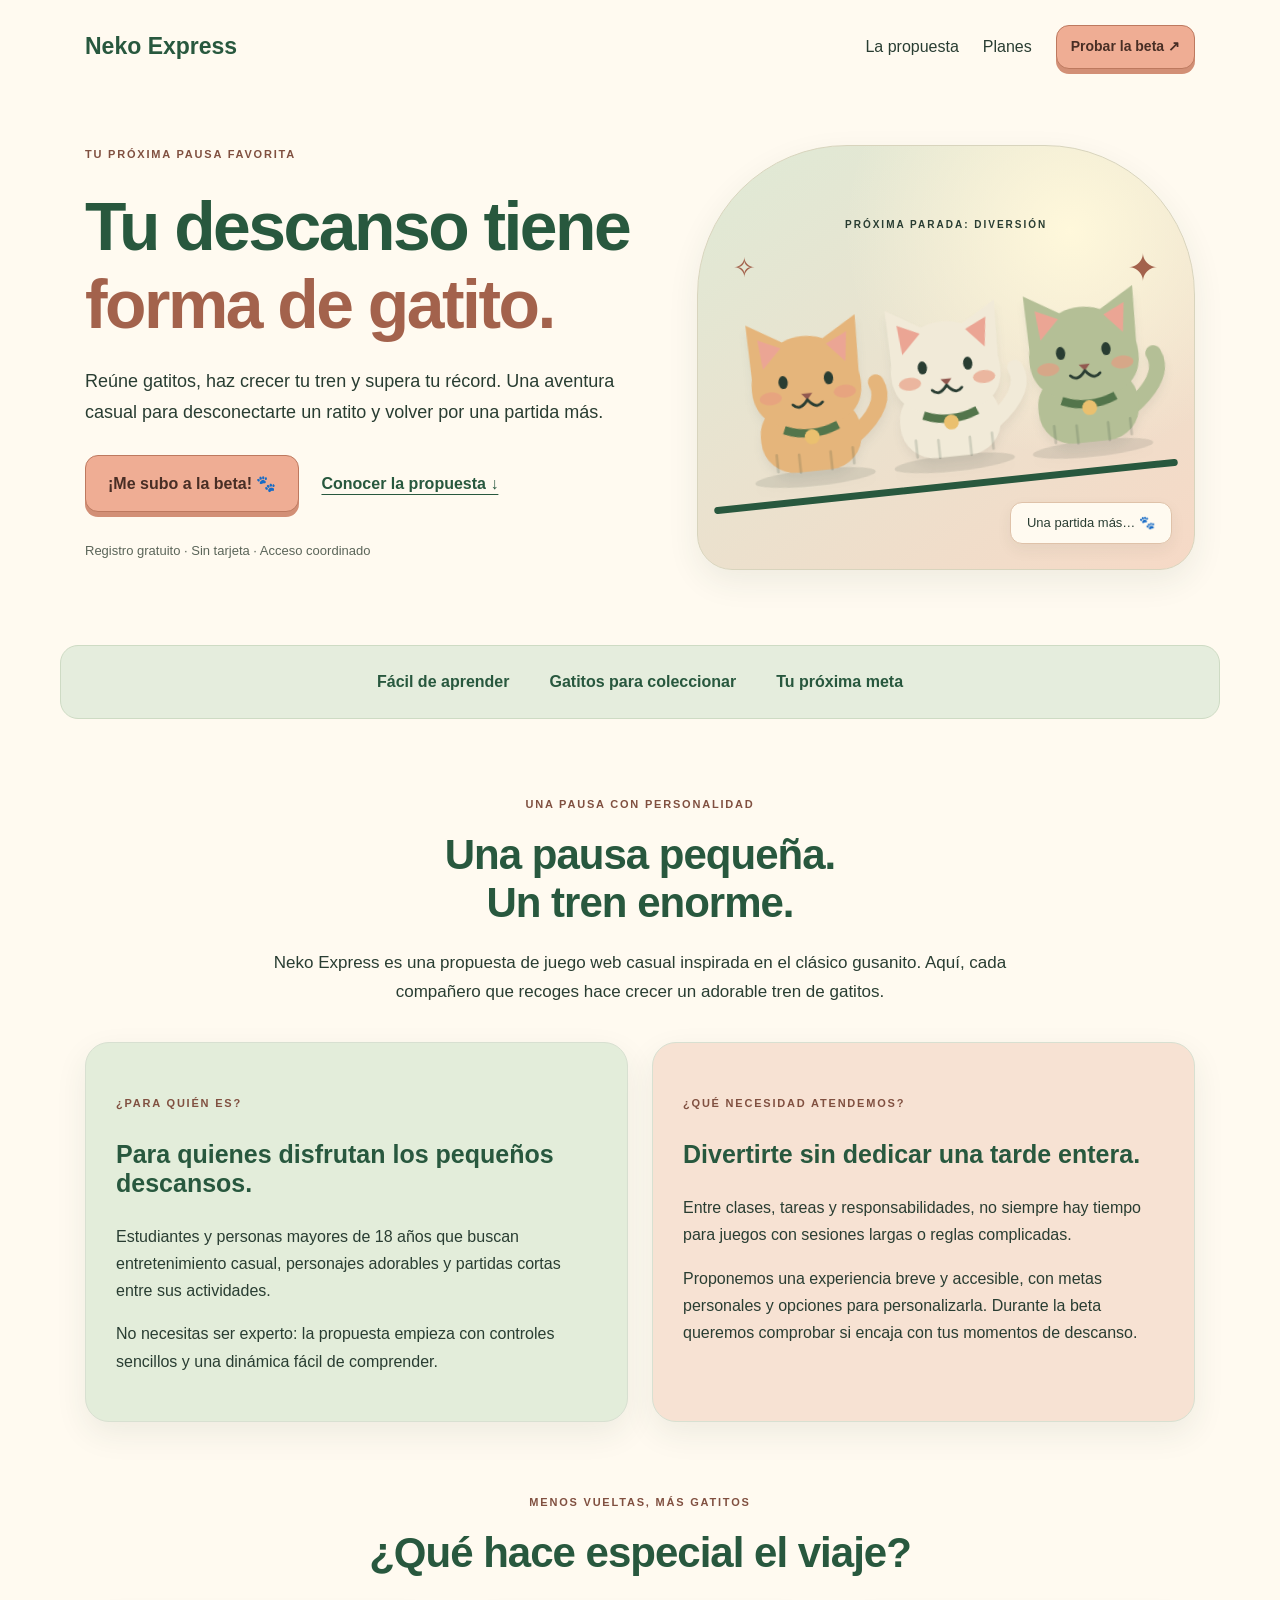
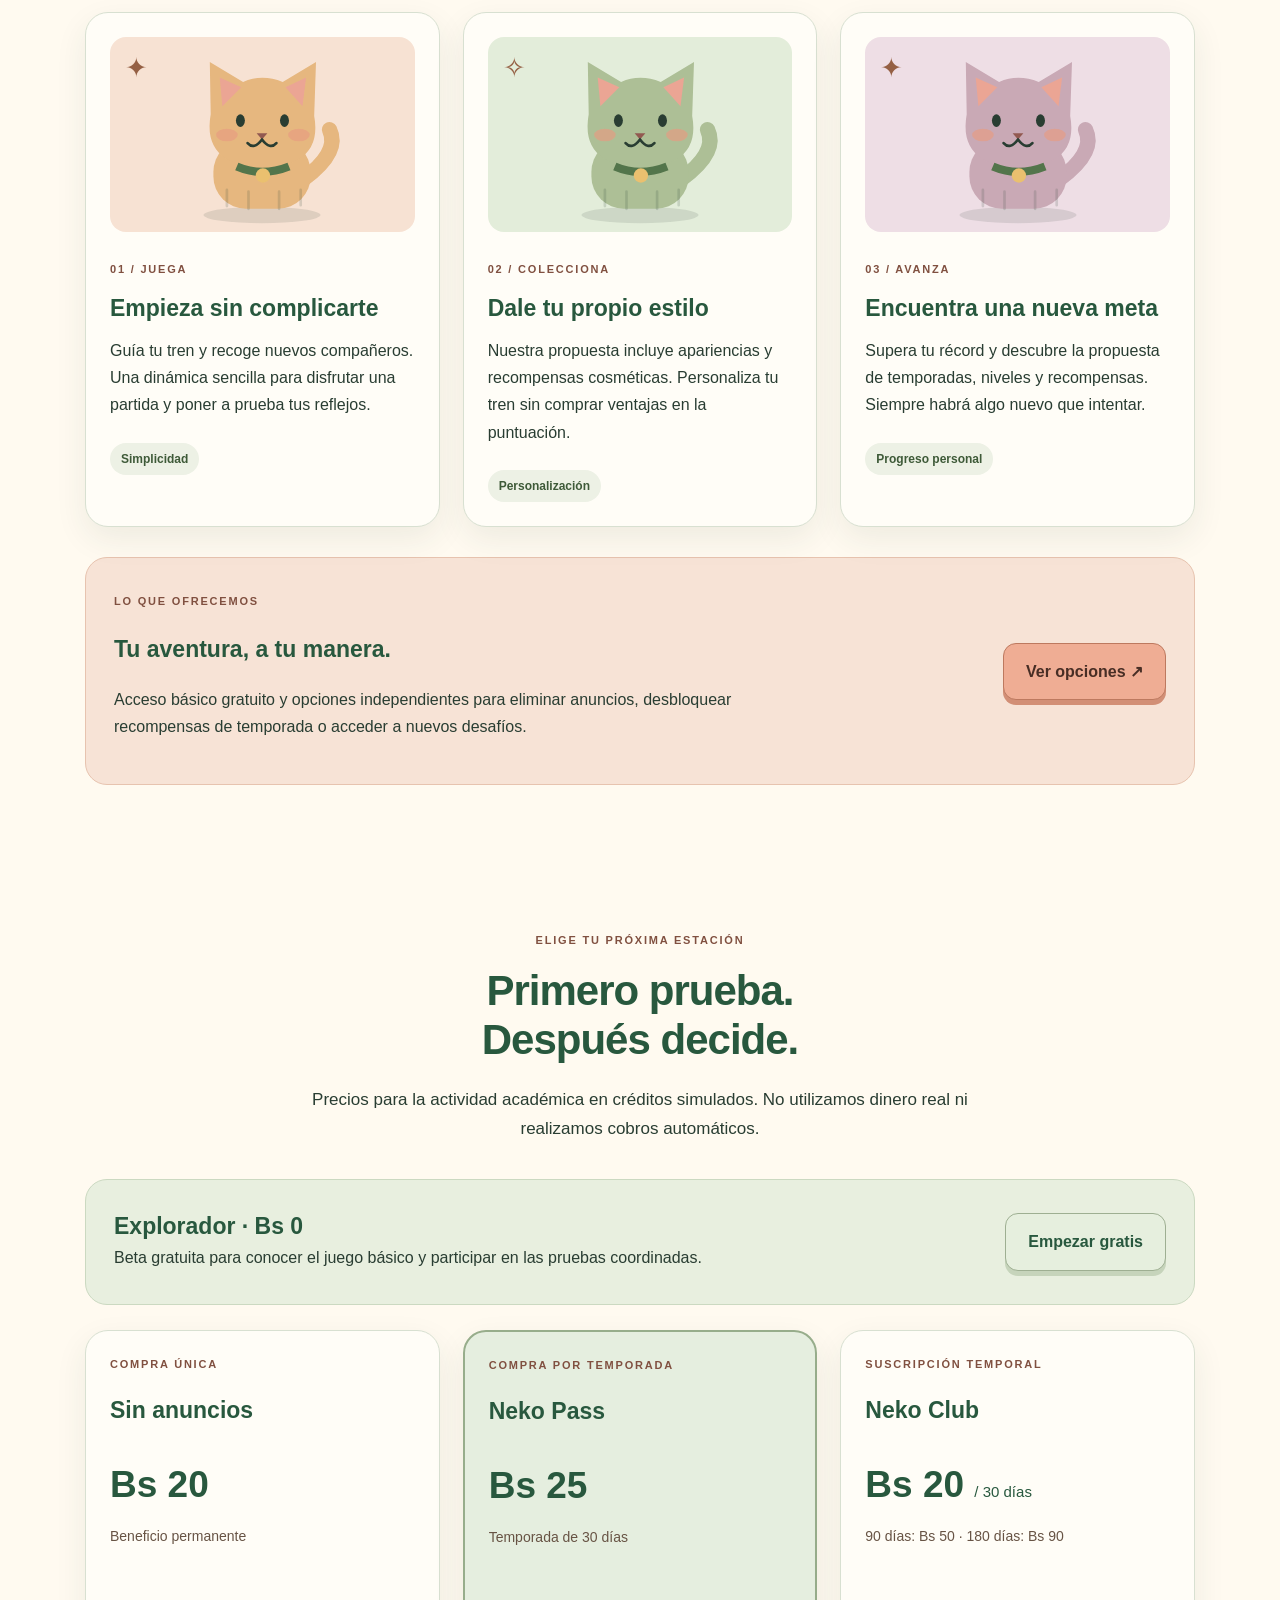
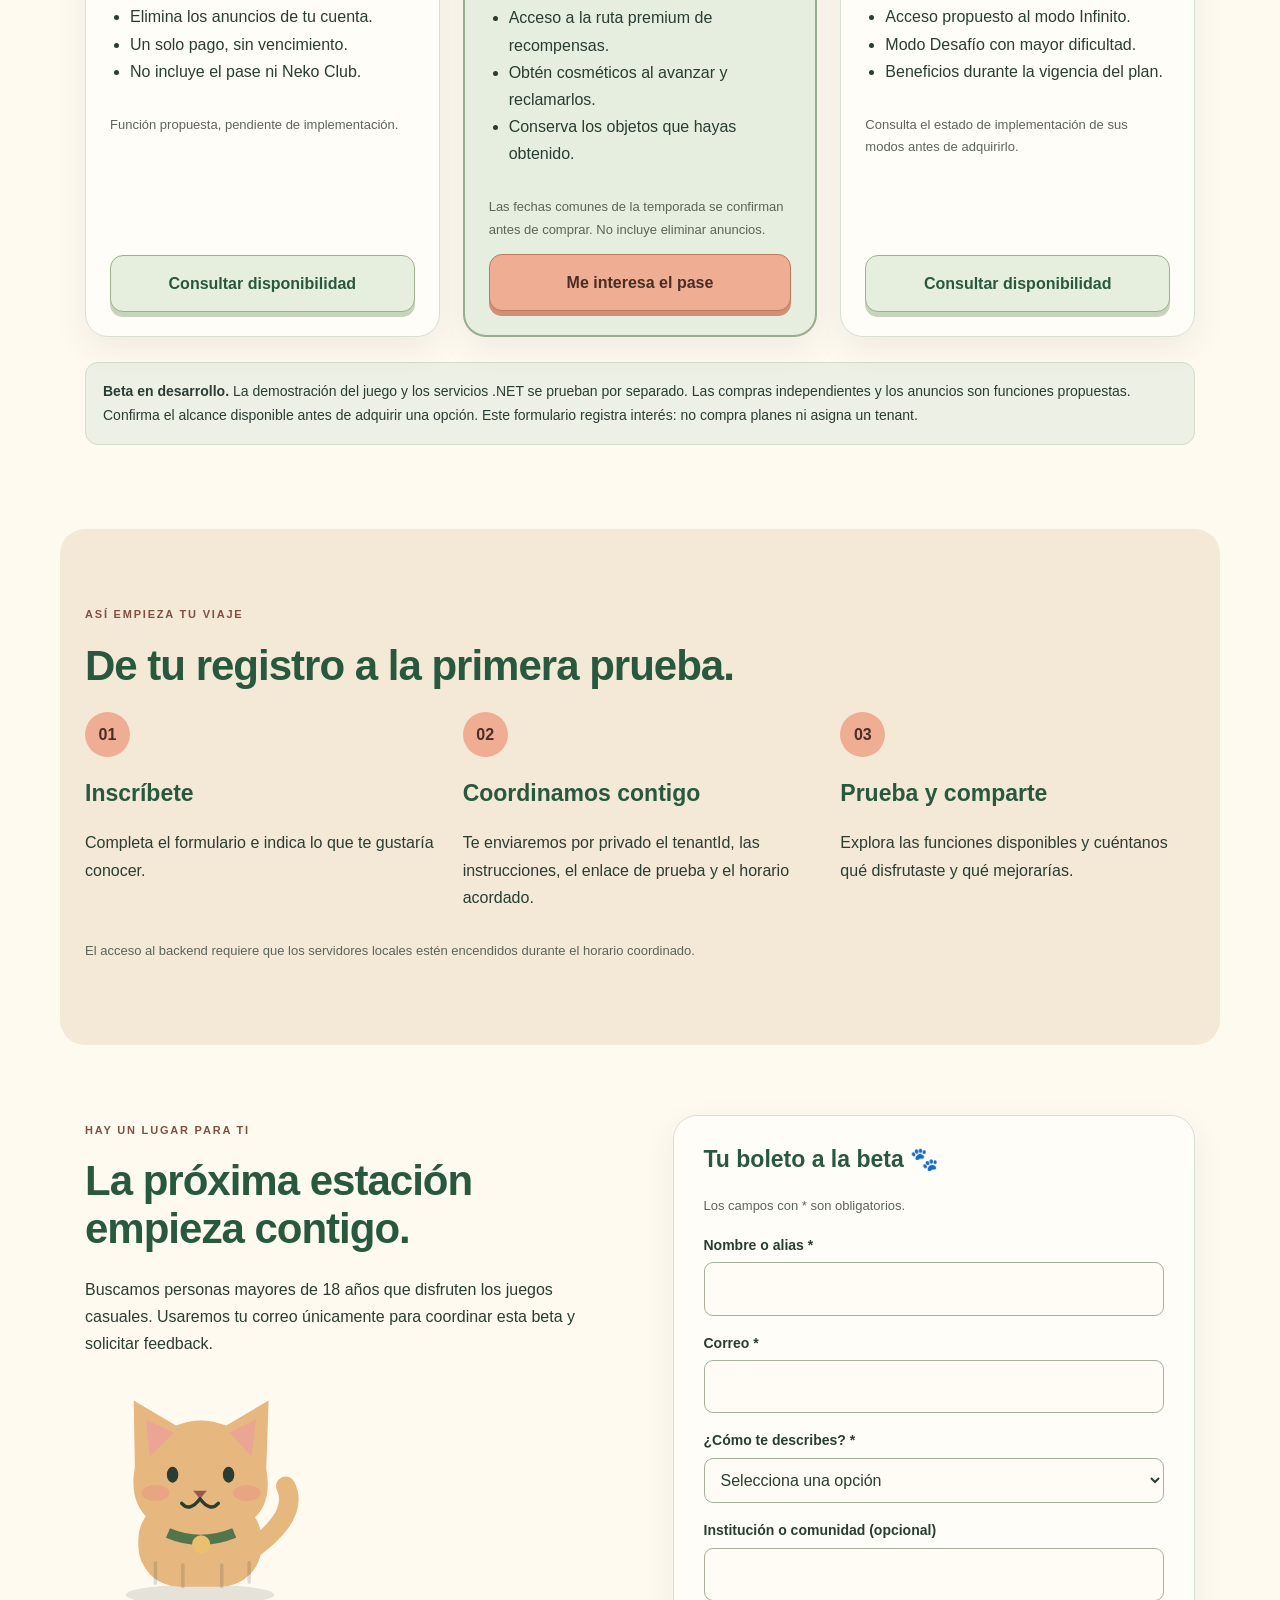
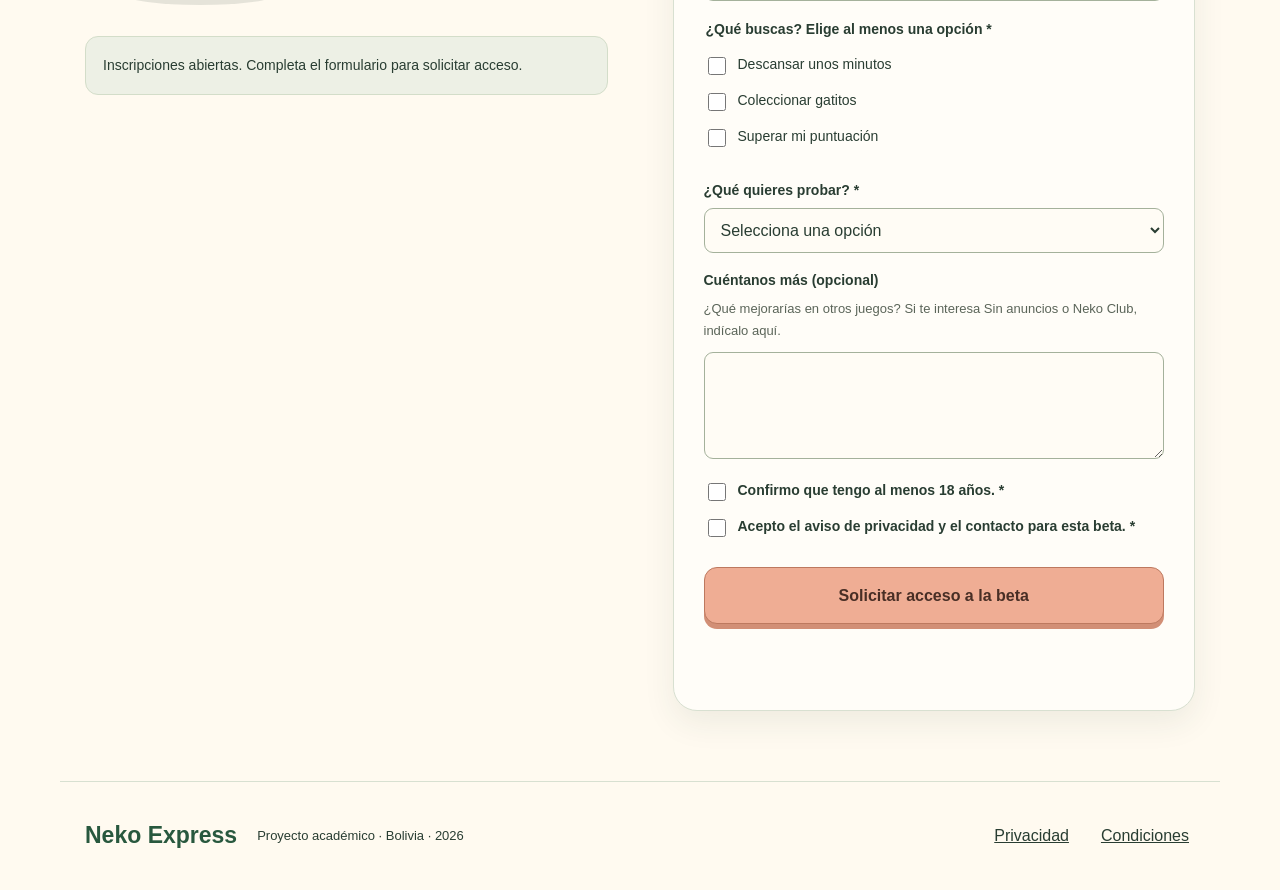
==== nekoexpress/public/index.html @ 7acd5609 "Add files via upload" ====
<!DOCTYPE html>
<html lang="es">
<head>
  <meta charset="UTF-8">
  <meta name="viewport" content="width=device-width, initial-scale=1">
  <meta name="description"
        content="Neko Express: un tren de gatitos, partidas cortas y nuevos desafíos. Conoce nuestra propuesta e inscríbete en la beta.">

  <title>Neko Express · Próxima parada: diversión</title>

  <link rel="stylesheet" href="styles.css">
  <script src="config.js" defer></script>
  <script src="app.js" defer></script>
</head>

<body>
  <!-- Ilustración reutilizable, incluida en el propio HTML -->
  <svg class="svg-definitions" xmlns="http://www.w3.org/2000/svg"
       width="0" height="0" aria-hidden="true">
    <defs>
      <symbol id="neko-cat" viewBox="0 0 200 210">
        <ellipse cx="100" cy="194" rx="65" ry="9"
                 fill="#293d32" opacity=".12"/>

        <path d="M146 154 Q187 124 175 99"
              fill="none" stroke="currentColor"
              stroke-width="17" stroke-linecap="round"/>

        <rect x="46" y="110" width="108" height="77"
              rx="36" fill="currentColor"/>

        <path d="M43 82 L42 24 L79 46
                 Q100 37 123 46 L160 24 L158 84
                 Q168 139 100 142 Q33 138 43 82Z"
              fill="currentColor"/>

        <path d="M53 41 L56 73 L77 52Z
                 M149 41 L145 73 L126 52Z"
              fill="#eba594"/>

        <ellipse cx="76" cy="89" rx="5" ry="7" fill="#293d32"/>
        <ellipse cx="125" cy="89" rx="5" ry="7" fill="#293d32"/>

        <ellipse cx="61" cy="105" rx="12" ry="7"
                 fill="#e99b82" opacity=".65"/>
        <ellipse cx="141" cy="105" rx="12" ry="7"
                 fill="#e99b82" opacity=".65"/>

        <path d="M94 103 L106 103 L100 110Z" fill="#925950"/>
        <path d="M100 110 Q91 122 84 114
                 M100 110 Q109 122 116 114"
              fill="none" stroke="#293d32"
              stroke-width="3" stroke-linecap="round"/>

        <path d="M61 184 V166 M85 187 V168
                 M119 187 V168 M143 183 V166"
              fill="none" stroke="#293d32" stroke-opacity=".16"
              stroke-width="3" stroke-linecap="round"/>

        <path d="M72 140 Q100 152 130 140"
              fill="none" stroke="#53754b" stroke-width="9"/>
        <circle cx="101" cy="150" r="8" fill="#eac06f"/>
      </symbol>
    </defs>
  </svg>

  <header>
    <a class="brand" href="#" aria-label="Neko Express, inicio">
       Neko Express
    </a>

    <nav aria-label="Principal">
      <a href="#como">La propuesta</a>
      <a href="#planes">Planes</a>
      <a class="button small" href="#beta">Probar la beta ↗</a>
    </nav>
  </header>

  <main>
    <section class="hero">
      <div class="hero-copy">
        <span class="tag">TU PRÓXIMA PAUSA FAVORITA</span>

        <h1>Tu descanso tiene<br><em>forma de gatito.</em></h1>

        <p class="intro">
          Reúne gatitos, haz crecer tu tren y supera tu récord.
          Una aventura casual para desconectarte un ratito
          y volver por una partida más.
        </p>

        <div class="hero-actions">
          <a class="button" href="#beta">¡Me subo a la beta! 🐾</a>
          <a class="text-link" href="#como">Conocer la propuesta ↓</a>
        </div>

        <p class="fine">
          Registro gratuito · Sin tarjeta · Acceso coordinado
        </p>
      </div>

      <div class="art" role="img"
           aria-label="Tres gatitos forman un pequeño tren">
        <span class="art-tag">PRÓXIMA PARADA: DIVERSIÓN</span>
        <span class="spark spark-one">✦</span>
        <span class="spark spark-two">✧</span>

        <div class="cat-train">
          <svg class="cat cat-orange" aria-hidden="true">
            <use href="#neko-cat"/>
          </svg>
          <svg class="cat cat-cream" aria-hidden="true">
            <use href="#neko-cat"/>
          </svg>
          <svg class="cat cat-sage" aria-hidden="true">
            <use href="#neko-cat"/>
          </svg>
        </div>

        <div class="rail"></div>
        <span class="art-note">Una partida más… 🐾</span>
      </div>
    </section>

    <div class="ribbon">
      <span> Fácil de aprender</span>
      <span> Gatitos para coleccionar</span>
      <span> Tu próxima meta</span>
    </div>

    <section id="como">
      <div class="section-heading">
        <span class="tag">UNA PAUSA CON PERSONALIDAD</span>
        <h2>Una pausa pequeña.<br>Un tren enorme.</h2>
        <p>
          Neko Express es una propuesta de juego web casual inspirada
          en el clásico gusanito. Aquí, cada compañero que recoges
          hace crecer un adorable tren de gatitos.
        </p>
      </div>

      <div class="story-grid">
        <article class="story-card sage">
          <span class="story-icon"></span>
          <span class="tag">¿PARA QUIÉN ES?</span>
          <h3>Para quienes disfrutan los pequeños descansos.</h3>
          <p>
            Estudiantes y personas mayores de 18 años que buscan
            entretenimiento casual, personajes adorables
            y partidas cortas entre sus actividades.
          </p>
          <p>
            No necesitas ser experto: la propuesta empieza con
            controles sencillos y una dinámica fácil de comprender.
          </p>
        </article>

        <article class="story-card peach">
          <span class="story-icon"></span>
          <span class="tag">¿QUÉ NECESIDAD ATENDEMOS?</span>
          <h3>Divertirte sin dedicar una tarde entera.</h3>
          <p>
            Entre clases, tareas y responsabilidades, no siempre
            hay tiempo para juegos con sesiones largas
            o reglas complicadas.
          </p>
          <p>
            Proponemos una experiencia breve y accesible,
            con metas personales y opciones para personalizarla.
            Durante la beta queremos comprobar si encaja
            con tus momentos de descanso.
          </p>
        </article>
      </div>

      <div class="section-heading">
        <span class="tag">MENOS VUELTAS, MÁS GATITOS</span>
        <h2>¿Qué hace especial el viaje?</h2>
      </div>

      <div class="grid">
        <article class="feature-card">
          <div class="feature-image peach">
            <svg class="feature-cat orange" role="img"
                 aria-label="Gatito naranja">
              <use href="#neko-cat"/>
            </svg>
            <span class="picture-star">✦</span>
          </div>

          <span class="tag">01 / JUEGA</span>
          <h3>Empieza sin complicarte</h3>
          <p>
            Guía tu tren y recoge nuevos compañeros.
            Una dinámica sencilla para disfrutar una partida
            y poner a prueba tus reflejos.
          </p>
          <span class="pill"> Simplicidad</span>
        </article>

        <article class="feature-card">
          <div class="feature-image sage">
            <svg class="feature-cat green-cat" role="img"
                 aria-label="Gatito verde salvia">
              <use href="#neko-cat"/>
            </svg>
            <span class="picture-star">✧</span>
          </div>

          <span class="tag">02 / COLECCIONA</span>
          <h3>Dale tu propio estilo</h3>
          <p>
            Nuestra propuesta incluye apariencias y recompensas
            cosméticas. Personaliza tu tren sin comprar ventajas
            en la puntuación.
          </p>
          <span class="pill"> Personalización</span>
        </article>

        <article class="feature-card">
          <div class="feature-image rose">
            <svg class="feature-cat pink-cat" role="img"
                 aria-label="Gatito rosado">
              <use href="#neko-cat"/>
            </svg>
            <span class="picture-star">✦</span>
          </div>

          <span class="tag">03 / AVANZA</span>
          <h3>Encuentra una nueva meta</h3>
          <p>
            Supera tu récord y descubre la propuesta
            de temporadas, niveles y recompensas.
            Siempre habrá algo nuevo que intentar.
          </p>
          <span class="pill"> Progreso personal</span>
        </article>
      </div>

      <div class="offer-banner">
        <div>
          <span class="tag">LO QUE OFRECEMOS</span>
          <h3>Tu aventura, a tu manera.</h3>
          <p>
            Acceso básico gratuito y opciones independientes
            para eliminar anuncios, desbloquear recompensas
            de temporada o acceder a nuevos desafíos.
          </p>
        </div>
        <a class="button" href="#planes">Ver opciones ↗</a>
      </div>
    </section>

    <section id="planes">
      <div class="section-heading">
        <span class="tag">ELIGE TU PRÓXIMA ESTACIÓN</span>
        <h2>Primero prueba.<br>Después decide.</h2>
        <p>
          Precios para la actividad académica en créditos simulados.
          No utilizamos dinero real ni realizamos cobros automáticos.
        </p>
      </div>

      <div class="free-banner">
        <div>
          <h3> Explorador · Bs 0</h3>
          <p>
            Beta gratuita para conocer el juego básico
            y participar en las pruebas coordinadas.
          </p>
        </div>
        <a class="button secondary" href="#beta"
           data-interest="Beta gratuita">Empezar gratis</a>
      </div>

      <div class="plans">
        <article>
          <span class="tag">COMPRA ÚNICA</span>
          <h3> Sin anuncios</h3>
          <p class="price">Bs 20</p>
          <p class="duration">Beneficio permanente</p>

          <ul>
            <li>Elimina los anuncios de tu cuenta.</li>
            <li>Un solo pago, sin vencimiento.</li>
            <li>No incluye el pase ni Neko Club.</li>
          </ul>

          <p class="fine">Función propuesta, pendiente de implementación.</p>
          <a class="button secondary" href="#beta">
            Consultar disponibilidad
          </a>
        </article>

        <article class="featured">
          <span class="tag">COMPRA POR TEMPORADA</span>
          <h3> Neko Pass</h3>
          <p class="price">Bs 25</p>
          <p class="duration">Temporada de 30 días</p>

          <ul>
            <li>Acceso a la ruta premium de recompensas.</li>
            <li>Obtén cosméticos al avanzar y reclamarlos.</li>
            <li>Conserva los objetos que hayas obtenido.</li>
          </ul>

          <p class="fine">
            Las fechas comunes de la temporada se confirman
            antes de comprar. No incluye eliminar anuncios.
          </p>

          <a class="button" href="#beta" data-interest="Neko Pass">
            Me interesa el pase
          </a>
        </article>

        <article>
          <span class="tag">SUSCRIPCIÓN TEMPORAL</span>
          <h3> Neko Club</h3>
          <p class="price">Bs 20 <small>/ 30 días</small></p>
          <p class="duration">90 días: Bs 50 · 180 días: Bs 90</p>

          <ul>
            <li>Acceso propuesto al modo Infinito.</li>
            <li>Modo Desafío con mayor dificultad.</li>
            <li>Beneficios durante la vigencia del plan.</li>
          </ul>

          <p class="fine">
            Consulta el estado de implementación de sus modos
            antes de adquirirlo.
          </p>
          <a class="button secondary" href="#beta">
            Consultar disponibilidad
          </a>
        </article>
      </div>

      <p class="notice">
        <strong>Beta en desarrollo.</strong>
        La demostración del juego y los servicios .NET se prueban
        por separado. Las compras independientes y los anuncios
        son funciones propuestas. Confirma el alcance disponible
        antes de adquirir una opción. Este formulario registra
        interés: no compra planes ni asigna un tenant.
      </p>
    </section>

    <section class="steps-section">
      <span class="tag">ASÍ EMPIEZA TU VIAJE</span>
      <h2>De tu registro a la primera prueba.</h2>

      <div class="grid steps-grid">
        <article>
          <span class="step-number">01</span>
          <h3>Inscríbete</h3>
          <p>
            Completa el formulario e indica
            lo que te gustaría conocer.
          </p>
        </article>

        <article>
          <span class="step-number">02</span>
          <h3>Coordinamos contigo</h3>
          <p>
            Te enviaremos por privado el tenantId,
            las instrucciones, el enlace de prueba
            y el horario acordado.
          </p>
        </article>

        <article>
          <span class="step-number">03</span>
          <h3>Prueba y comparte</h3>
          <p>
            Explora las funciones disponibles
            y cuéntanos qué disfrutaste y qué mejorarías.
          </p>
        </article>
      </div>

      <p class="fine">
        El acceso al backend requiere que los servidores locales
        estén encendidos durante el horario coordinado.
      </p>
    </section>

    <section id="beta" class="signup">
      <div>
        <span class="tag">HAY UN LUGAR PARA TI</span>
        <h2>La próxima estación<br>empieza contigo.</h2>
        <p>
          Buscamos personas mayores de 18 años que disfruten
          los juegos casuales. Usaremos tu correo únicamente
          para coordinar esta beta y solicitar feedback.
        </p>

        <svg class="signup-cat orange" aria-hidden="true">
          <use href="#neko-cat"/>
        </svg>

        <p id="connection" class="notice"></p>
      </div>

      <form id="betaForm">
        <h3>Tu boleto a la beta 🐾</h3>
        <p class="fine">Los campos con * son obligatorios.</p>

        <label for="nombre">Nombre o alias *</label>
        <input id="nombre" name="nombre" required
               minlength="2" maxlength="80" autocomplete="nickname">

        <label for="correo">Correo *</label>
        <input id="correo" name="correo" type="email"
               required maxlength="160" autocomplete="email">

        <label for="perfil">¿Cómo te describes? *</label>
        <select id="perfil" required>
          <option value="">Selecciona una opción</option>
          <option>Estudiante</option>
          <option>Jugador casual</option>
          <option>Otro</option>
        </select>

        <label for="organizacion">Institución o comunidad (opcional)</label>
        <input id="organizacion" maxlength="100">

        <fieldset>
          <legend>¿Qué buscas? Elige al menos una opción *</legend>

          <label class="check">
            <input type="checkbox" name="necesidad"
                   value="Descansar unos minutos">
            Descansar unos minutos
          </label>

          <label class="check">
            <input type="checkbox" name="necesidad"
                   value="Coleccionar gatitos">
            Coleccionar gatitos
          </label>

          <label class="check">
            <input type="checkbox" name="necesidad"
                   value="Superar mi puntuación">
            Superar mi puntuación
          </label>
        </fieldset>

        <label for="interes">¿Qué quieres probar? *</label>
        <select id="interes" required>
          <option value="">Selecciona una opción</option>
          <option value="Beta gratuita">Beta gratuita</option>
          <option value="Neko Pass">Neko Pass</option>
          <option value="Ambos">Beta gratuita y Neko Pass</option>
        </select>

        <label for="comentario">Cuéntanos más (opcional)</label>
        <p class="field-help" id="comentario-help">
          ¿Qué mejorarías en otros juegos? Si te interesa
          Sin anuncios o Neko Club, indícalo aquí.
        </p>
        <textarea id="comentario" maxlength="600" rows="3"
                  aria-describedby="comentario-help"></textarea>

        <label class="check">
          <input id="adulto" type="checkbox" required>
          Confirmo que tengo al menos 18 años. *
        </label>

        <label class="check">
          <input id="consentimiento" type="checkbox" required>
          Acepto el aviso de privacidad y el contacto para esta beta. *
        </label>

        <label class="trap" aria-hidden="true">
          Sitio web
          <input id="website" tabindex="-1" autocomplete="off">
        </label>

        <button id="send" class="button" type="submit">
          Solicitar acceso a la beta
        </button>

        <p id="message" role="status" aria-live="polite"></p>
      </form>
    </section>
  </main>

  <footer>
    <a class="brand" href="#"> Neko Express</a>
    <p>Proyecto académico · Bolivia · 2026</p>
    <button type="button" data-dialog="privacy">Privacidad</button>
    <button type="button" data-dialog="terms">Condiciones</button>
  </footer>

  <dialog id="privacy" aria-labelledby="privacy-title">
    <h2 id="privacy-title">Aviso de privacidad</h2>
    <p>
      Guardamos nombre o alias, correo, perfil, institución opcional,
      necesidades, interés, comentario, consentimiento y fecha
      en Supabase. La finalidad es coordinar la beta académica
      y recoger feedback. No publicamos ni vendemos tus datos.
    </p>
    <p>
      El acceso se limita al responsable y sus proveedores técnicos.
      Conservación propuesta: hasta 90 días después de finalizar
      la beta; el responsable debe ejecutar la eliminación.
      Puedes solicitar acceso, corrección o eliminación
      mediante el contacto indicado.
    </p>
    <p>No envíes contraseñas ni información sensible.</p>
    <p class="contact"></p>
    <button type="button" class="button close">Entendido</button>
  </dialog>

  <dialog id="terms" aria-labelledby="terms-title">
    <h2 id="terms-title">Condiciones de la beta</h2>
    <p>
      Participación voluntaria para mayores de 18 años.
      Prototipo educativo sujeto a cambios y disponibilidad.
      Registrarte expresa interés: no compra un plan,
      no crea una cuenta de juego ni garantiza acceso inmediato.
    </p>
    <p>
      Precios en créditos simulados: Sin anuncios Bs 20,
      pago único; Neko Pass Bs 25 por temporada de 30 días;
      Neko Club Bs 20, Bs 50 o Bs 90 por 30, 90 o 180 días.
      No hay cobros reales ni renovaciones automáticas.
    </p>
    <p>
      La temporada tiene fechas comunes, que se informarán
      antes de comprar. Los beneficios deben comprobarse
      durante la prueba coordinada. Las funciones propuestas
      pueden no estar implementadas todavía.
    </p>
    <p>
      No publiques datos personales ni tenantId en el foro.
      El tenantId identifica el entorno de prueba;
      no sustituye un inicio de sesión seguro.
    </p>
    <p class="contact"></p>
    <button type="button" class="button close">Entendido</button>
  </dialog>
</body>
</html>
---- nekoexpress/public/styles.css ----
:root {
  --ink: #293d32;
  --green: #28583e;
  --cream: #fffaf0;
  --line: #d8e0d1;
  --coral: #efad94;
  --shadow: 0 12px 32px rgba(41, 61, 50, .08);
}

* {
  box-sizing: border-box;
}

html {
  scroll-behavior: smooth;
  scroll-padding-top: 25px;
}

body {
  margin: 0;
  background: var(--cream);
  color: var(--ink);
  font: 16px/1.7 "Trebuchet MS", Verdana, sans-serif;
}

.svg-definitions {
  position: absolute;
  overflow: hidden;
}

header,
main,
footer {
  max-width: 1160px;
  margin: auto;
}

header {
  display: flex;
  align-items: center;
  justify-content: space-between;
  gap: 20px;
  padding: 25px;
}

a {
  color: inherit;
}

.brand {
  font-size: 23px;
  font-weight: bold;
  color: var(--green);
  text-decoration: none;
}

nav {
  display: flex;
  align-items: center;
  gap: 24px;
}

nav a {
  text-decoration: none;
}

section {
  padding: 70px 25px;
}

h1,
h2,
h3 {
  line-height: 1.15;
}

h1 {
  font-size: clamp(40px, 5.3vw, 68px);
  letter-spacing: -2.5px;
  margin: 22px 0;
  color: var(--green);
}

h1 em {
  font-style: normal;
  color: #a3624c;
}

h2 {
  font-size: clamp(30px, 3.6vw, 42px);
  letter-spacing: -1px;
  color: var(--green);
  margin: 15px 0 22px;
}

h3 {
  font-size: 23px;
  color: var(--green);
}

.tag {
  color: #805040;
  font-size: 11px;
  font-weight: bold;
  letter-spacing: 1.8px;
}

.fine,
.field-help {
  color: #5b6559;
  font-size: 13px;
}

.button {
  display: inline-block;
  padding: 14px 22px;
  background: var(--coral);
  color: #482e25;
  border: 1px solid #bd795f;
  border-radius: 13px;
  font: inherit;
  font-weight: bold;
  text-decoration: none;
  cursor: pointer;
  box-shadow: 0 5px 0 #d28f76;
  transition:
    transform .2s ease,
    box-shadow .2s ease,
    background .2s ease;
}

.button:hover {
  background: #f5bea7;
  transform: translateY(-3px);
  box-shadow: 0 8px 0 #d28f76;
}

.button:active {
  transform: translateY(2px);
  box-shadow: 0 2px 0 #d28f76;
}

.small {
  padding: 9px 14px;
  font-size: 14px;
}

.secondary {
  background: #e6efde;
  color: var(--green);
  border-color: #9eaf92;
  box-shadow: 0 5px 0 #c6d4bb;
}

.hero {
  display: grid;
  grid-template-columns: 1.15fr 1fr;
  gap: 40px;
  align-items: center;
  padding-top: 45px;
}

.hero-copy {
  animation: enter .8s ease both;
}

.intro {
  max-width: 530px;
  font-size: 18px;
}

.hero-actions {
  display: flex;
  align-items: center;
  flex-wrap: wrap;
  gap: 22px;
  margin: 28px 0;
}

.text-link {
  color: var(--green);
  font-weight: bold;
  text-underline-offset: 5px;
}

.art {
  position: relative;
  min-height: 425px;
  padding: 35px 15px;
  background:
    radial-gradient(circle at 75% 20%, #fff8db, transparent 45%),
    linear-gradient(145deg, #dfead6, #f6d9c6);
  border: 1px solid #d8d4bd;
  border-radius: 150px 150px 35px 35px;
  box-shadow: var(--shadow);
  overflow: hidden;
  animation: enter 1s .1s ease both;
}

.art-tag {
  display: block;
  text-align: center;
  font-size: 10px;
  font-weight: bold;
  letter-spacing: 2px;
  margin-top: 35px;
}

.cat-train {
  display: flex;
  align-items: flex-end;
  margin-top: 45px;
  transform: rotate(-6deg);
}

.cat {
  flex-shrink: 0;
  width: 40%;
  height: 205px;
  filter: drop-shadow(0 7px 4px #293d3212);
  animation: float 4s ease-in-out infinite;
}

.cat-orange {
  color: #e5b57b;
  z-index: 3;
}

.cat-cream {
  color: #f1ead8;
  margin-left: -10%;
  animation-delay: -.7s;
  z-index: 2;
}

.cat-sage {
  color: #b4bf96;
  margin-left: -10%;
  animation-delay: -1.4s;
}

.rail {
  height: 7px;
  background: var(--green);
  border-radius: 10px;
  transform: rotate(-6deg);
}

.art-note {
  position: absolute;
  right: 22px;
  bottom: 25px;
  padding: 9px 16px;
  background: #fffaf0;
  border: 1px solid #dfc2a9;
  border-radius: 12px;
  font-size: 13px;
  box-shadow: 0 6px 15px #293d3210;
}

.spark {
  position: absolute;
  color: #a3624c;
  animation: sparkle 3s ease-in-out infinite;
}

.spark-one {
  right: 35px;
  top: 90px;
  font-size: 38px;
}

.spark-two {
  left: 35px;
  top: 100px;
  font-size: 27px;
  animation-delay: 1s;
}

.ribbon {
  display: flex;
  justify-content: center;
  flex-wrap: wrap;
  gap: 15px 40px;
  padding: 22px;
  background: #e5eddd;
  color: var(--green);
  border: 1px solid #cedbc4;
  border-radius: 18px;
  font-weight: bold;
}

.section-heading {
  max-width: 740px;
  margin: 0 auto 35px;
  text-align: center;
}

.section-heading p {
  font-size: 17px;
}

.story-grid {
  display: grid;
  grid-template-columns: repeat(2, minmax(0, 1fr));
  gap: 24px;
  margin: 35px 0 65px;
}

.story-card {
  padding: 30px;
  border: 1px solid var(--line);
  border-radius: 24px;
  box-shadow: var(--shadow);
}

.story-card h3 {
  font-size: 25px;
}

.story-icon {
  display: block;
  margin-bottom: 15px;
  font-size: 37px;
}

.sage {
  background: #e3edda;
}

.peach {
  background: #f7e2d3;
}

.rose {
  background: #eedee5;
}

.grid,
.plans {
  display: grid;
  grid-template-columns: repeat(3, minmax(0, 1fr));
  gap: 23px;
}

.feature-card,
.plans article {
  padding: 24px;
  background: #fffdf7;
  border: 1px solid var(--line);
  border-radius: 23px;
  box-shadow: var(--shadow);
  transition: transform .25s ease, box-shadow .25s ease;
}

.feature-card:hover,
.plans article:hover {
  transform: translateY(-7px);
  box-shadow: 0 22px 40px rgba(41, 61, 50, .13);
}

.feature-image {
  position: relative;
  display: grid;
  place-items: center;
  height: 195px;
  margin-bottom: 22px;
  border-radius: 16px;
  overflow: hidden;
}

.feature-cat {
  width: 180px;
  height: 190px;
  transition: transform .3s ease;
}

.feature-card:hover .feature-cat {
  transform: rotate(-5deg) scale(1.04);
}

.orange {
  color: #e6b77f;
}

.green-cat {
  color: #adbf96;
}

.pink-cat {
  color: #c9a9b5;
}

.picture-star {
  position: absolute;
  left: 15px;
  top: 9px;
  color: #956044;
  font-size: 27px;
}

.feature-card h3 {
  margin: 13px 0;
}

.pill {
  display: inline-block;
  margin-top: 8px;
  padding: 6px 11px;
  background: #edf1e5;
  color: #3e5a38;
  border-radius: 20px;
  font-size: 12px;
  font-weight: bold;
}

.offer-banner,
.free-banner {
  display: flex;
  justify-content: space-between;
  align-items: center;
  gap: 25px;
  padding: 28px;
  border-radius: 22px;
}

.offer-banner {
  margin-top: 30px;
  background: #f7e3d6;
  border: 1px solid #e7c3af;
}

.offer-banner p {
  max-width: 640px;
}

.offer-banner .button,
.free-banner .button {
  flex-shrink: 0;
  text-align: center;
}

.free-banner {
  margin-bottom: 25px;
  background: #e8efdf;
  border: 1px solid #cbd9c1;
}

.free-banner h3,
.free-banner p {
  margin: 5px 0;
}

.plans article {
  display: flex;
  flex-direction: column;
}

.plans .featured {
  background: #e5eedf;
  border: 2px solid #97ad8b;
}

.price {
  margin: 8px 0;
  color: var(--green);
  font-size: 37px;
  font-weight: bold;
}

.price small {
  font-size: 15px;
  font-weight: normal;
}

.duration {
  min-height: 48px;
  margin-top: 0;
  font-size: 14px;
  color: #675344;
}

.plans ul {
  padding-left: 20px;
}

.plans .button {
  margin-top: auto;
  text-align: center;
}

.notice {
  padding: 17px;
  background: #edf0e5;
  border: 1px solid #d3ddc9;
  border-radius: 13px;
  font-size: 14px;
}

.plans + .notice {
  margin-top: 25px;
}

.steps-section {
  background: #f4e8d7;
  border-radius: 25px;
}

.step-number {
  display: inline-grid;
  place-items: center;
  width: 45px;
  height: 45px;
  background: var(--coral);
  color: #482e25;
  border-radius: 50%;
  font-weight: bold;
}

.signup {
  display: grid;
  grid-template-columns: 1fr 1fr;
  gap: 65px;
  align-items: start;
}

.signup-cat {
  width: 230px;
  height: 240px;
}

form {
  padding: 30px;
  background: #fffdf8;
  border: 1px solid var(--line);
  border-radius: 24px;
  box-shadow: var(--shadow);
}

form h3 {
  margin-top: 0;
}

form > label,
legend {
  display: block;
  margin-top: 16px;
  font-size: 14px;
  font-weight: bold;
}

input:not([type="checkbox"]),
select,
textarea {
  width: 100%;
  margin-top: 5px;
  padding: 12px;
  background: #fffcf5;
  color: var(--ink);
  border: 1px solid #a4b19b;
  border-radius: 9px;
  font: inherit;
  transition: border-color .2s, box-shadow .2s;
}

input:focus,
select:focus,
textarea:focus {
  border-color: #6c8b60;
  box-shadow: 0 0 0 3px #dce8d3;
}

.field-help {
  margin: 5px 0;
}

fieldset {
  border: 0;
  padding: 0;
  margin: 17px 0;
}

.check {
  display: flex;
  align-items: flex-start;
  gap: 9px;
  margin: 12px 0;
  font-size: 14px;
  line-height: 1.5;
}

input[type="checkbox"] {
  width: 18px;
  height: 18px;
  flex-shrink: 0;
  accent-color: var(--green);
}

form .button {
  width: 100%;
  margin-top: 15px;
}

button:disabled {
  opacity: .65;
  cursor: wait;
}

button:disabled::after {
  content: "";
  display: inline-block;
  width: 13px;
  height: 13px;
  margin-left: 10px;
  border: 2px solid #482e2540;
  border-top-color: #482e25;
  border-radius: 50%;
  vertical-align: middle;
  animation: spin .8s linear infinite;
}

.trap {
  display: none;
}

#message {
  min-height: 24px;
  font-weight: bold;
}

.error {
  color: #a12525;
}

.success {
  color: #245d35;
}

footer {
  display: flex;
  flex-wrap: wrap;
  align-items: center;
  gap: 20px;
  padding: 30px 25px;
  border-top: 1px solid var(--line);
}

footer p {
  margin-right: auto;
  font-size: 13px;
}

footer button {
  border: 0;
  background: transparent;
  color: var(--ink);
  font: inherit;
  text-decoration: underline;
  cursor: pointer;
}

dialog {
  width: calc(100% - 32px);
  max-width: 650px;
  padding: 30px;
  background: var(--cream);
  color: var(--ink);
  border: 1px solid var(--line);
  border-radius: 20px;
  box-shadow: 0 25px 70px #10221833;
}

dialog::backdrop {
  background: #19312299;
  backdrop-filter: blur(4px);
}

:focus-visible {
  outline: 3px solid #a3624c;
  outline-offset: 4px;
}

@keyframes enter {
  from {
    opacity: 0;
    transform: translateY(22px);
  }
  to {
    opacity: 1;
    transform: translateY(0);
  }
}

@keyframes float {
  0%, 100% {
    transform: translateY(0);
  }
  50% {
    transform: translateY(-9px);
  }
}

@keyframes sparkle {
  0%, 100% {
    opacity: .6;
    transform: scale(.9);
  }
  50% {
    opacity: 1;
    transform: scale(1.1);
  }
}

@keyframes spin {
  to {
    transform: rotate(360deg);
  }
}

@media (max-width: 950px) {
  .hero,
  .signup,
  .grid,
  .plans {
    grid-template-columns: 1fr;
    gap: 28px;
  }

  .art {
    width: 100%;
    max-width: 550px;
    margin: auto;
  }

  .duration {
    min-height: 0;
  }

  .plans .button {
    margin-top: 18px;
  }

  .feature-image {
    height: 210px;
  }
}

@media (max-width: 650px) {
  header {
    padding: 18px;
  }

  .brand {
    font-size: 18px;
  }

  nav a:not(.button) {
    display: none;
  }

  .small {
    font-size: 12px;
    padding: 9px 10px;
  }

  section {
    padding: 45px 18px;
  }

  h1 {
    letter-spacing: -1.5px;
  }

  .art {
    min-height: 365px;
  }

  .cat {
    height: 170px;
  }

  .story-grid {
    grid-template-columns: 1fr;
  }

  .story-card {
    padding: 23px;
  }

  .offer-banner,
  .free-banner {
    flex-direction: column;
    align-items: stretch;
    padding: 23px;
  }

  form {
    padding: 22px;
  }

  .ribbon {
    gap: 12px;
    font-size: 13px;
  }
}

@media (prefers-reduced-motion: reduce) {
  html {
    scroll-behavior: auto;
  }

  *,
  *::before,
  *::after {
    animation: none !important;
    transition: none !important;
  }
}
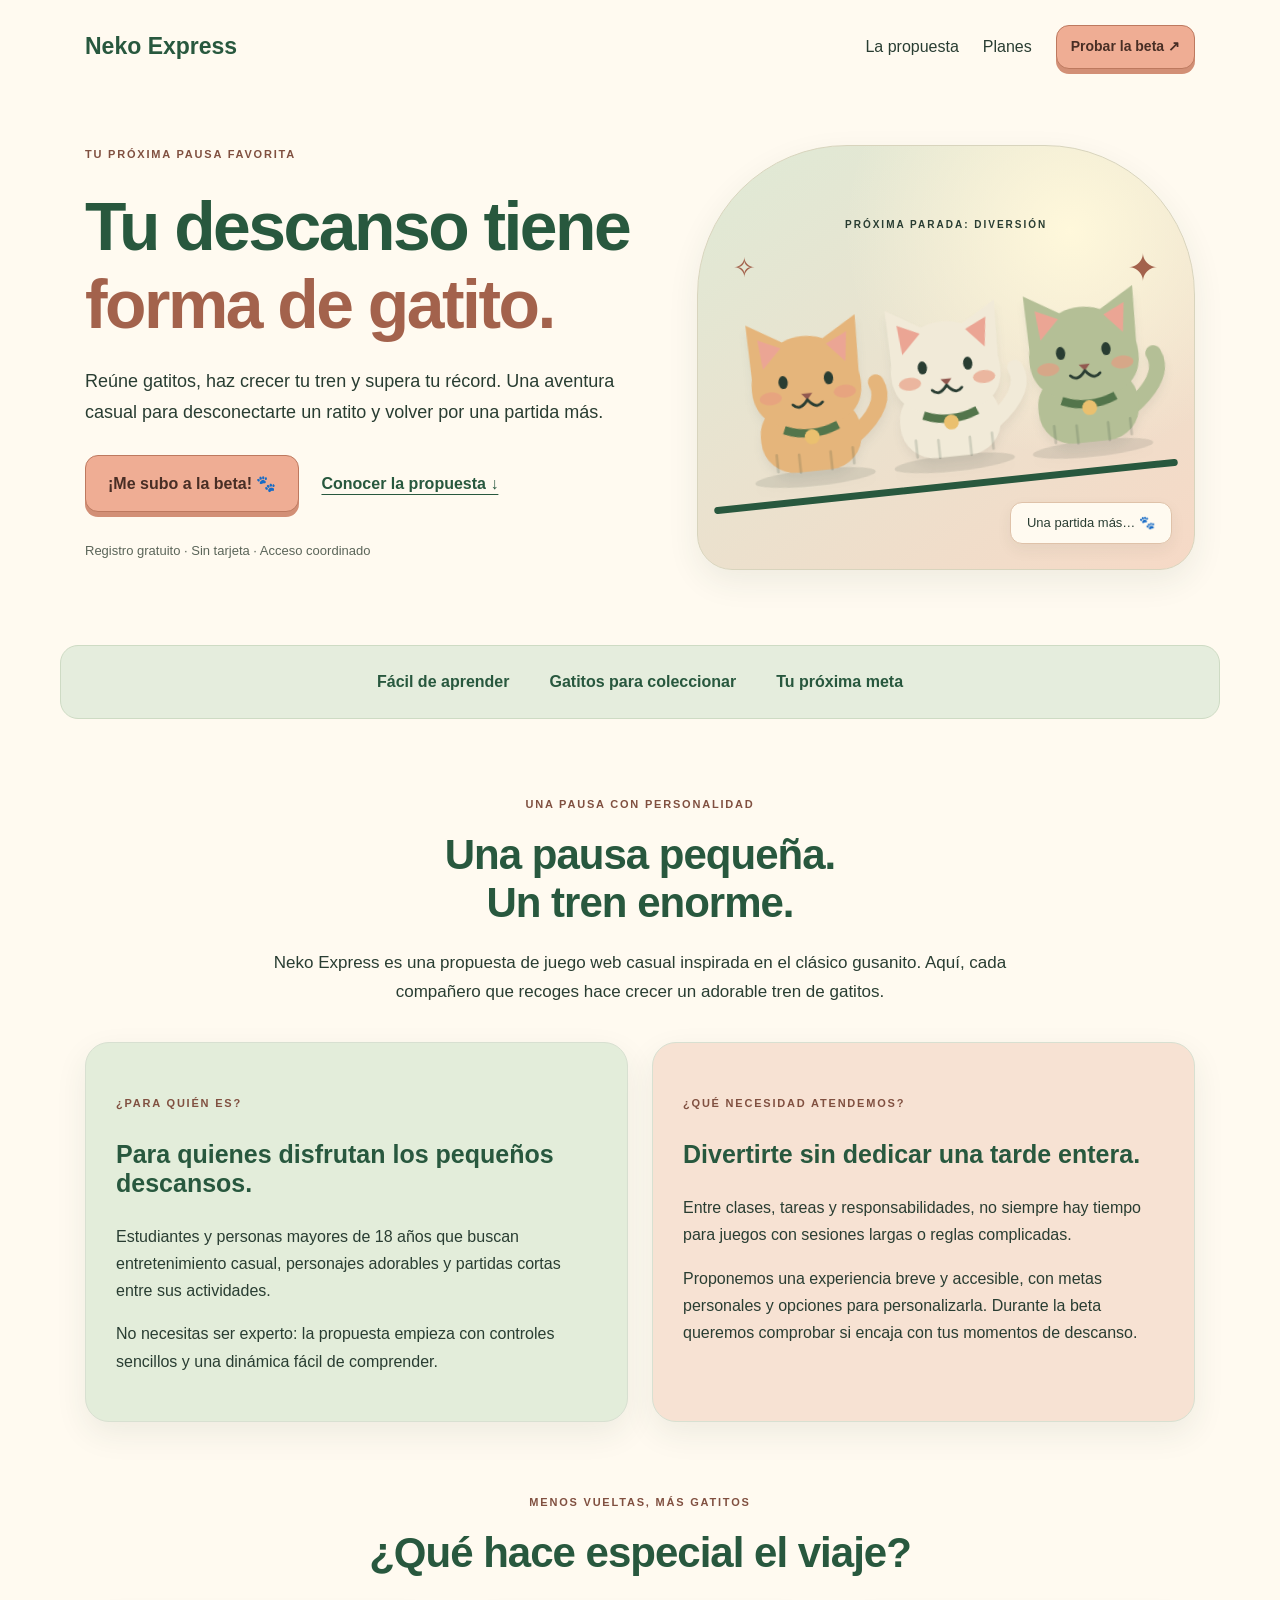
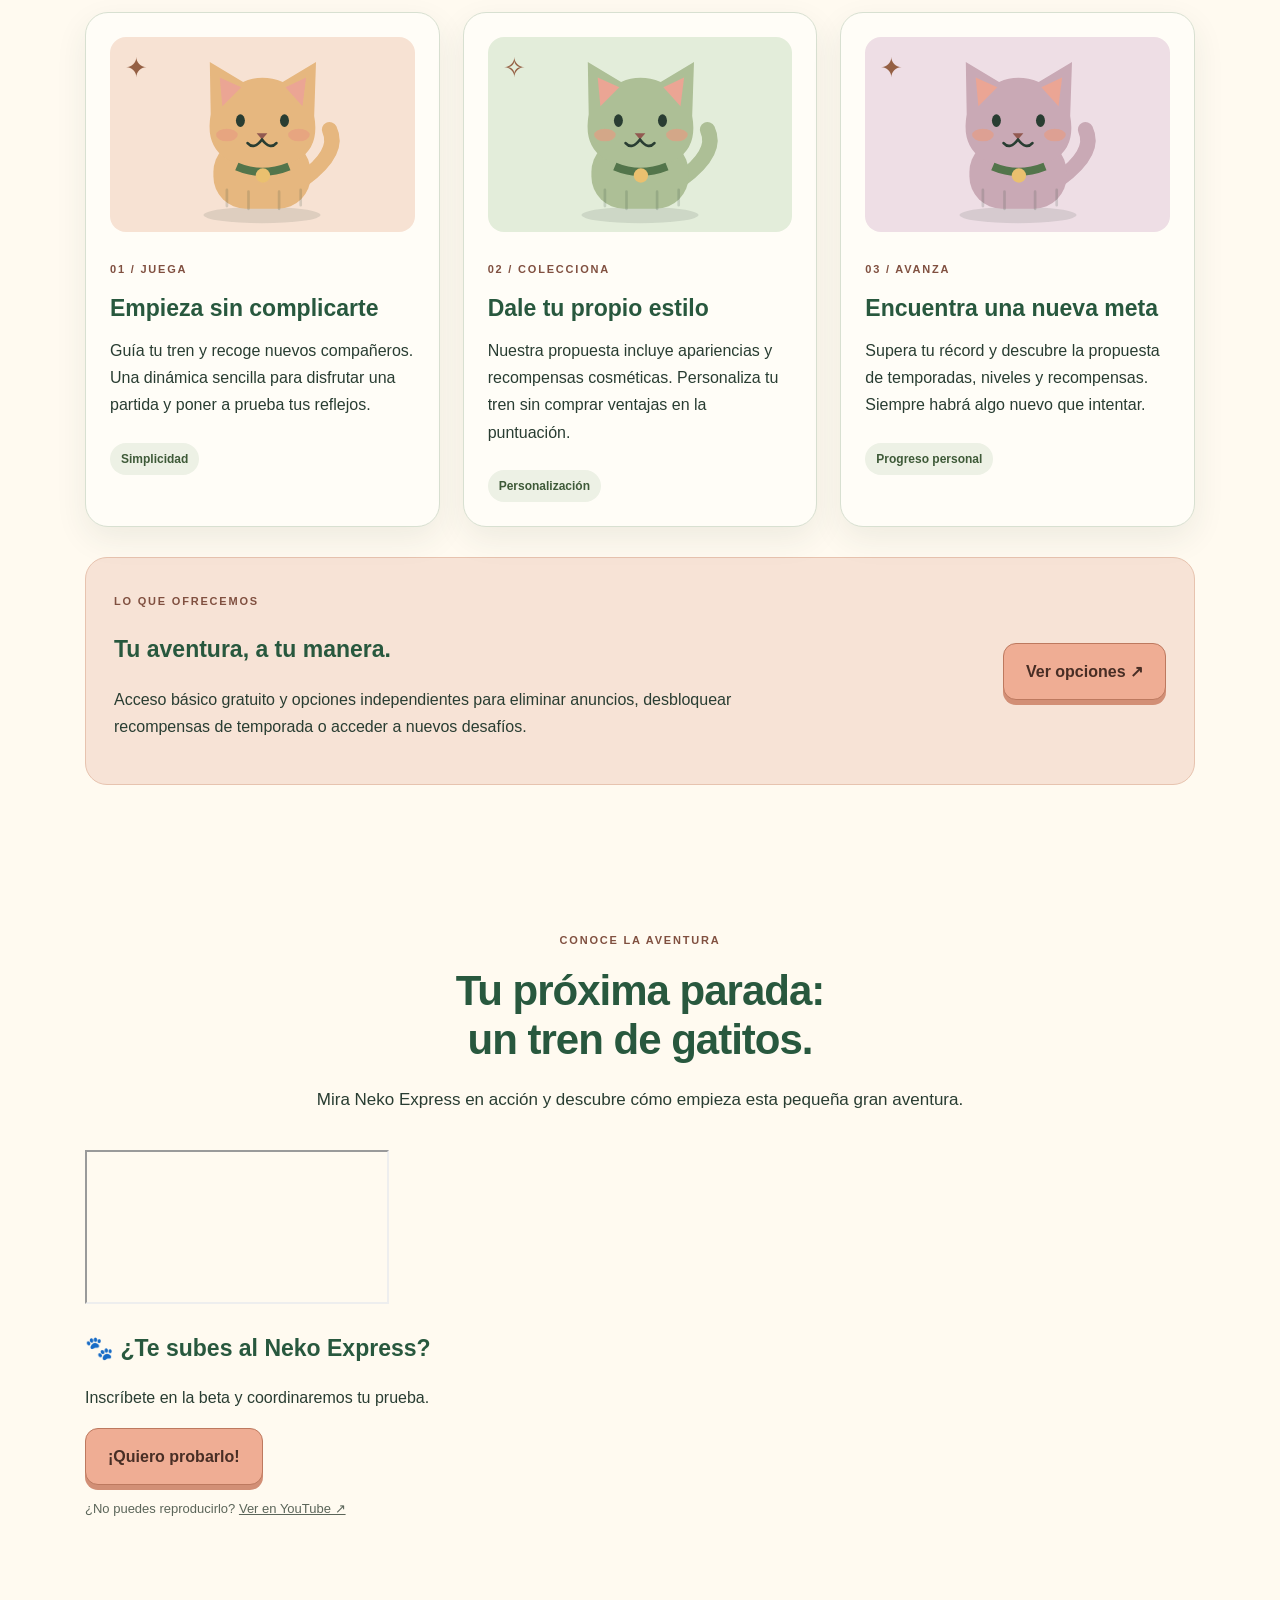
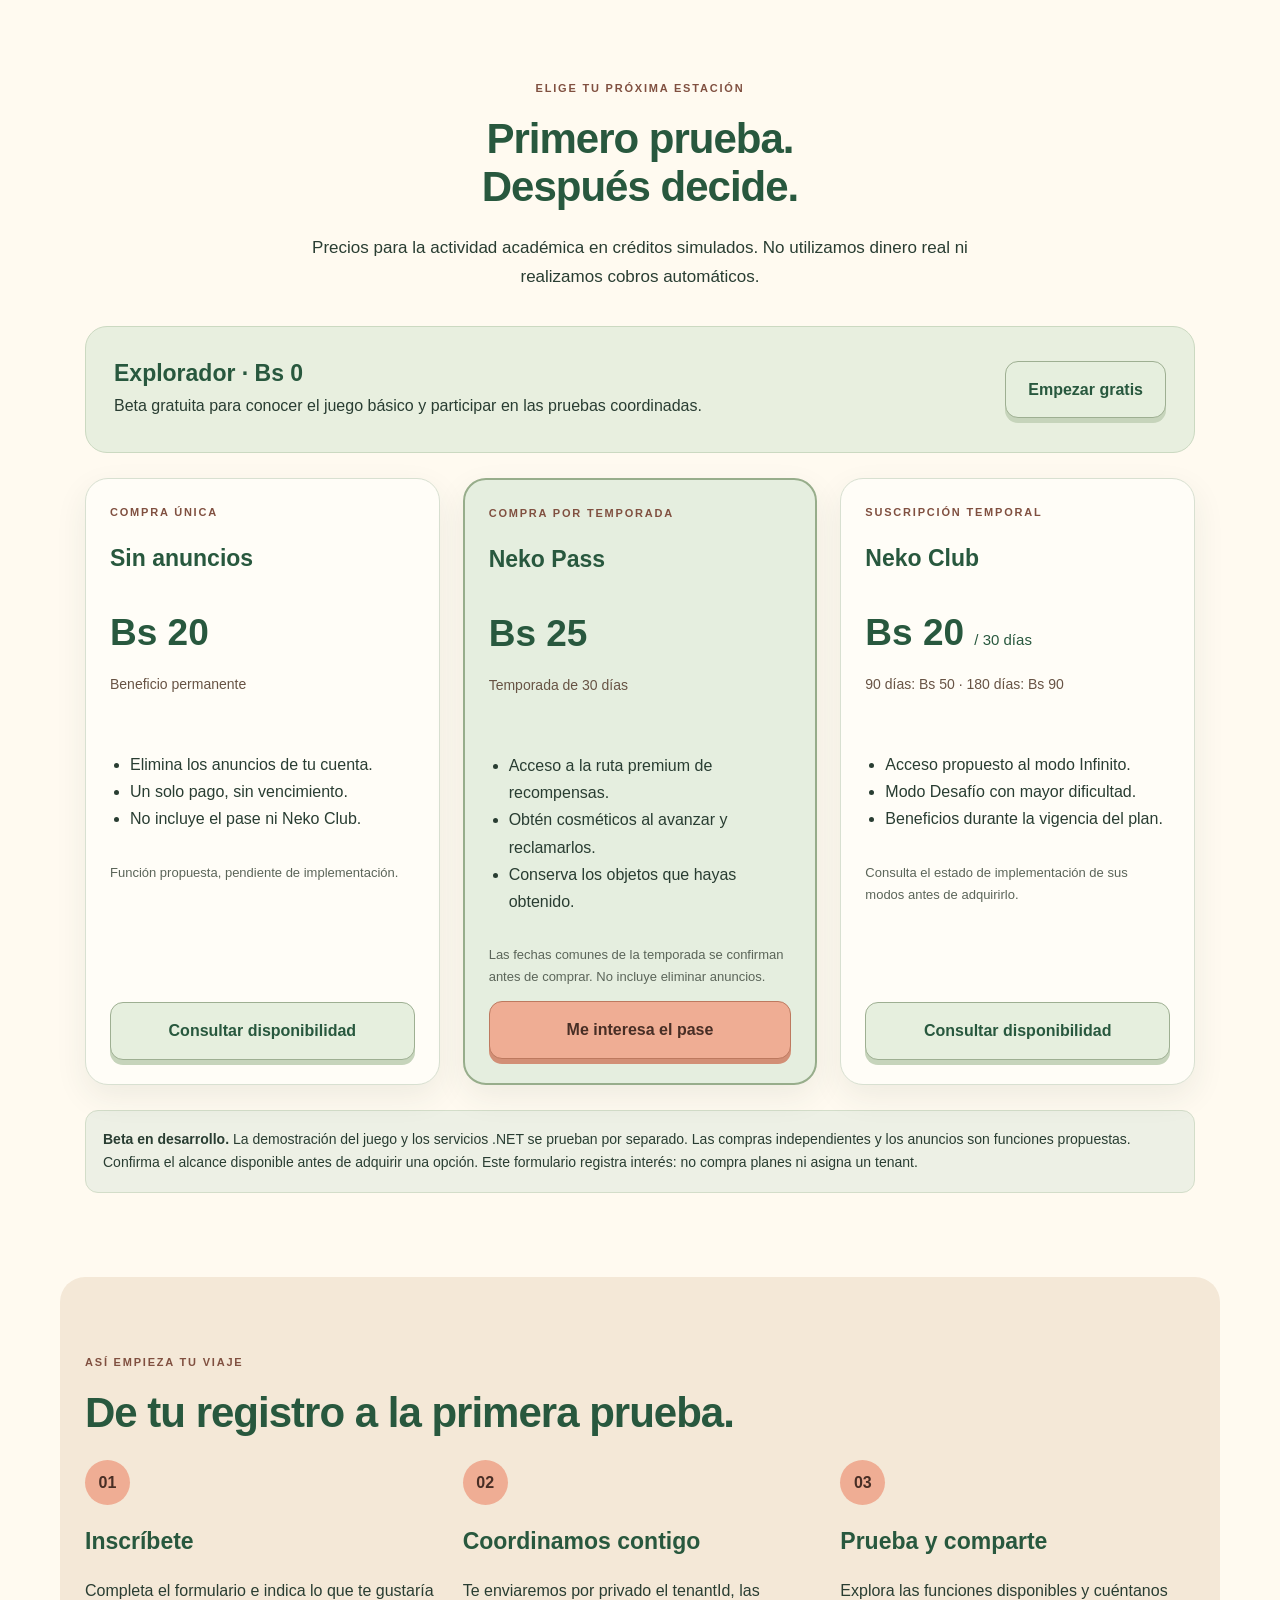
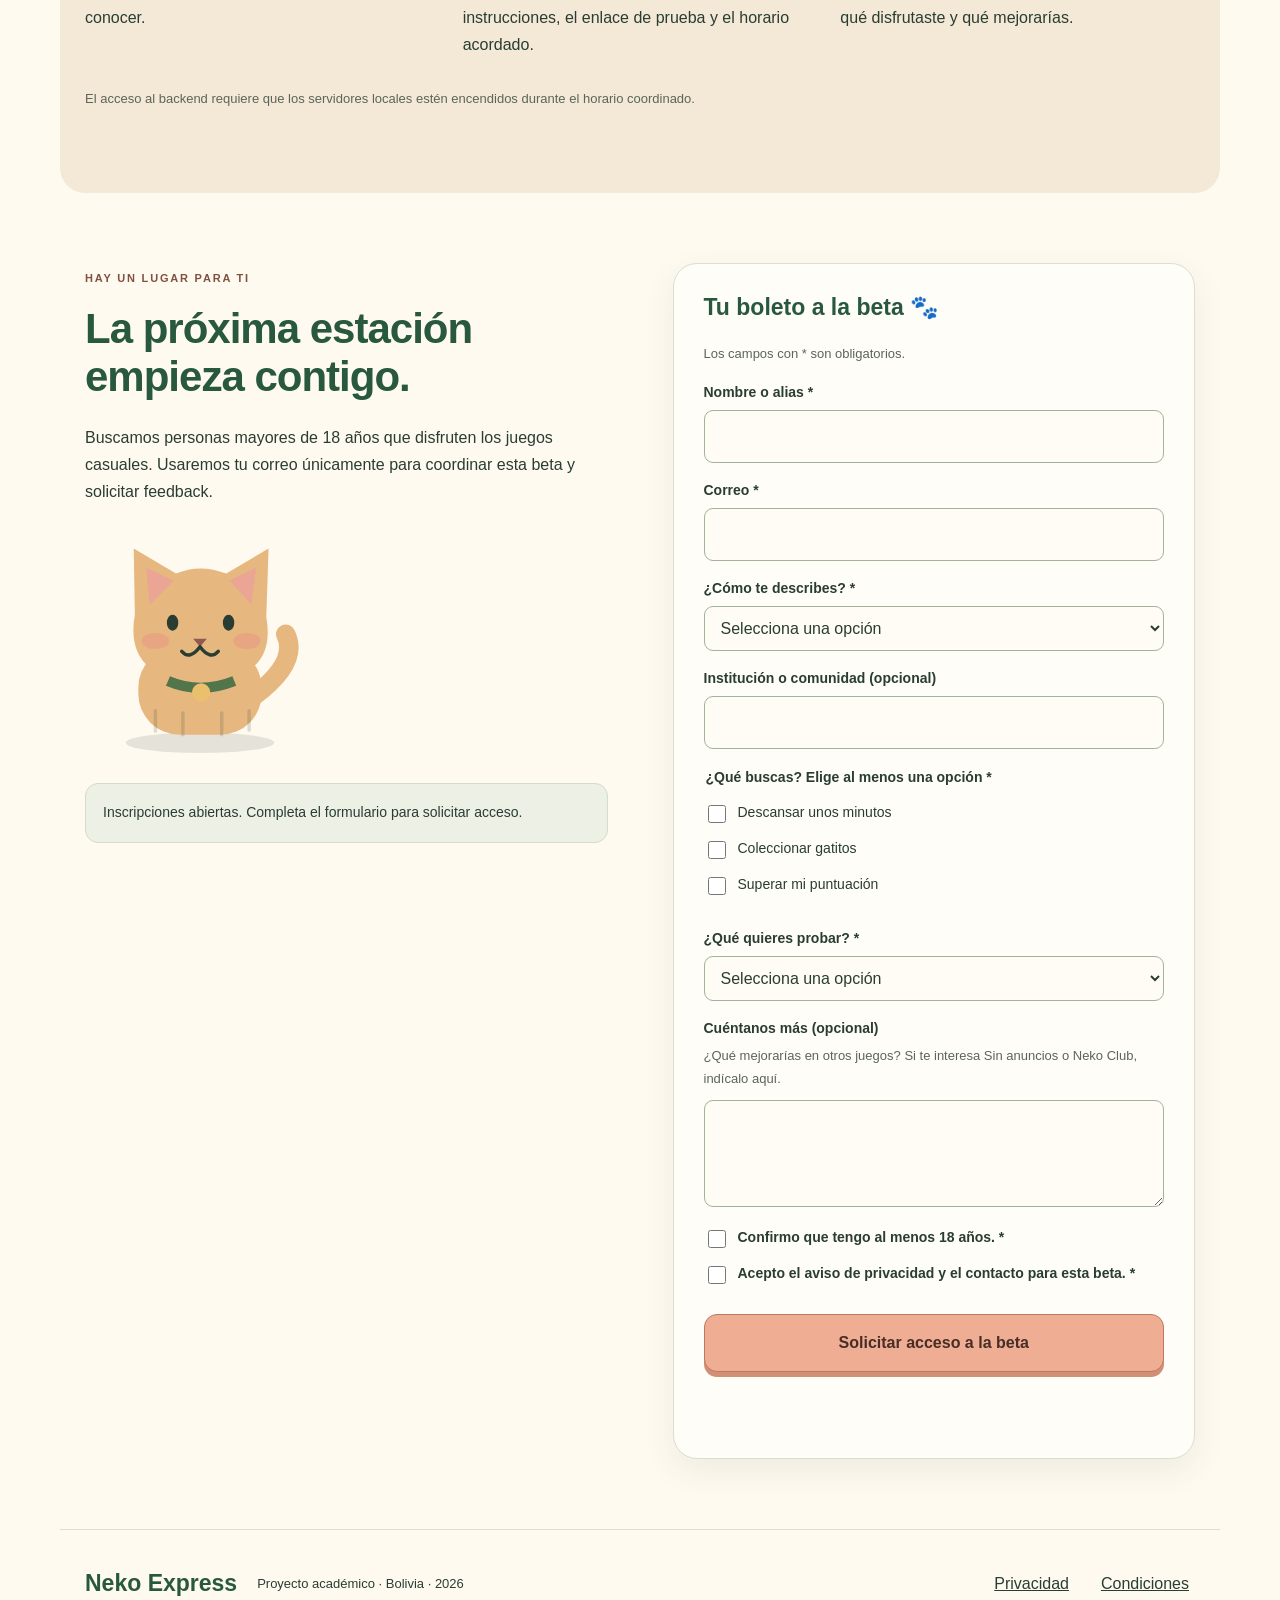
==== commit c0c78612: "Update print statement from 'Hello' to 'Goodbye'video" ====
--- a/nekoexpress/public/index.html
+++ b/nekoexpress/public/index.html
@@ -250,6 +250,45 @@
         <a class="button" href="#planes">Ver opciones ↗</a>
       </div>
     </section>
+    <section id="video">
+  <div class="section-heading">
+    <span class="tag">CONOCE LA AVENTURA</span>
+    <h2>Tu próxima parada:<br>un tren de gatitos.</h2>
+    <p>
+      Mira Neko Express en acción y descubre
+      cómo empieza esta pequeña gran aventura.
+    </p>
+  </div>
+
+  <div class="youtube-frame">
+    <iframe
+      src="https://www.youtube-nocookie.com/embed/wd0BMgyX-uQ"
+      title="Presentación de Neko Express"
+      loading="lazy"
+      referrerpolicy="strict-origin-when-cross-origin"
+      allow="accelerometer; autoplay; clipboard-write; encrypted-media; gyroscope; picture-in-picture; web-share"
+      allowfullscreen>
+    </iframe>
+  </div>
+
+  <div class="video-invitation">
+    <div>
+      <h3>🐾 ¿Te subes al Neko Express?</h3>
+      <p>Inscríbete en la beta y coordinaremos tu prueba.</p>
+    </div>
+
+    <a class="button" href="#beta">¡Quiero probarlo!</a>
+  </div>
+
+  <p class="fine">
+    ¿No puedes reproducirlo?
+    <a href="https://youtu.be/wd0BMgyX-uQ"
+       target="_blank"
+       rel="noopener noreferrer">
+      Ver en YouTube ↗
+    </a>
+  </p>
+</section>
 
     <section id="planes">
       <div class="section-heading">
@@ -544,4 +583,4 @@
     <button type="button" class="button close">Entendido</button>
   </dialog>
 </body>
-</html>+</html>
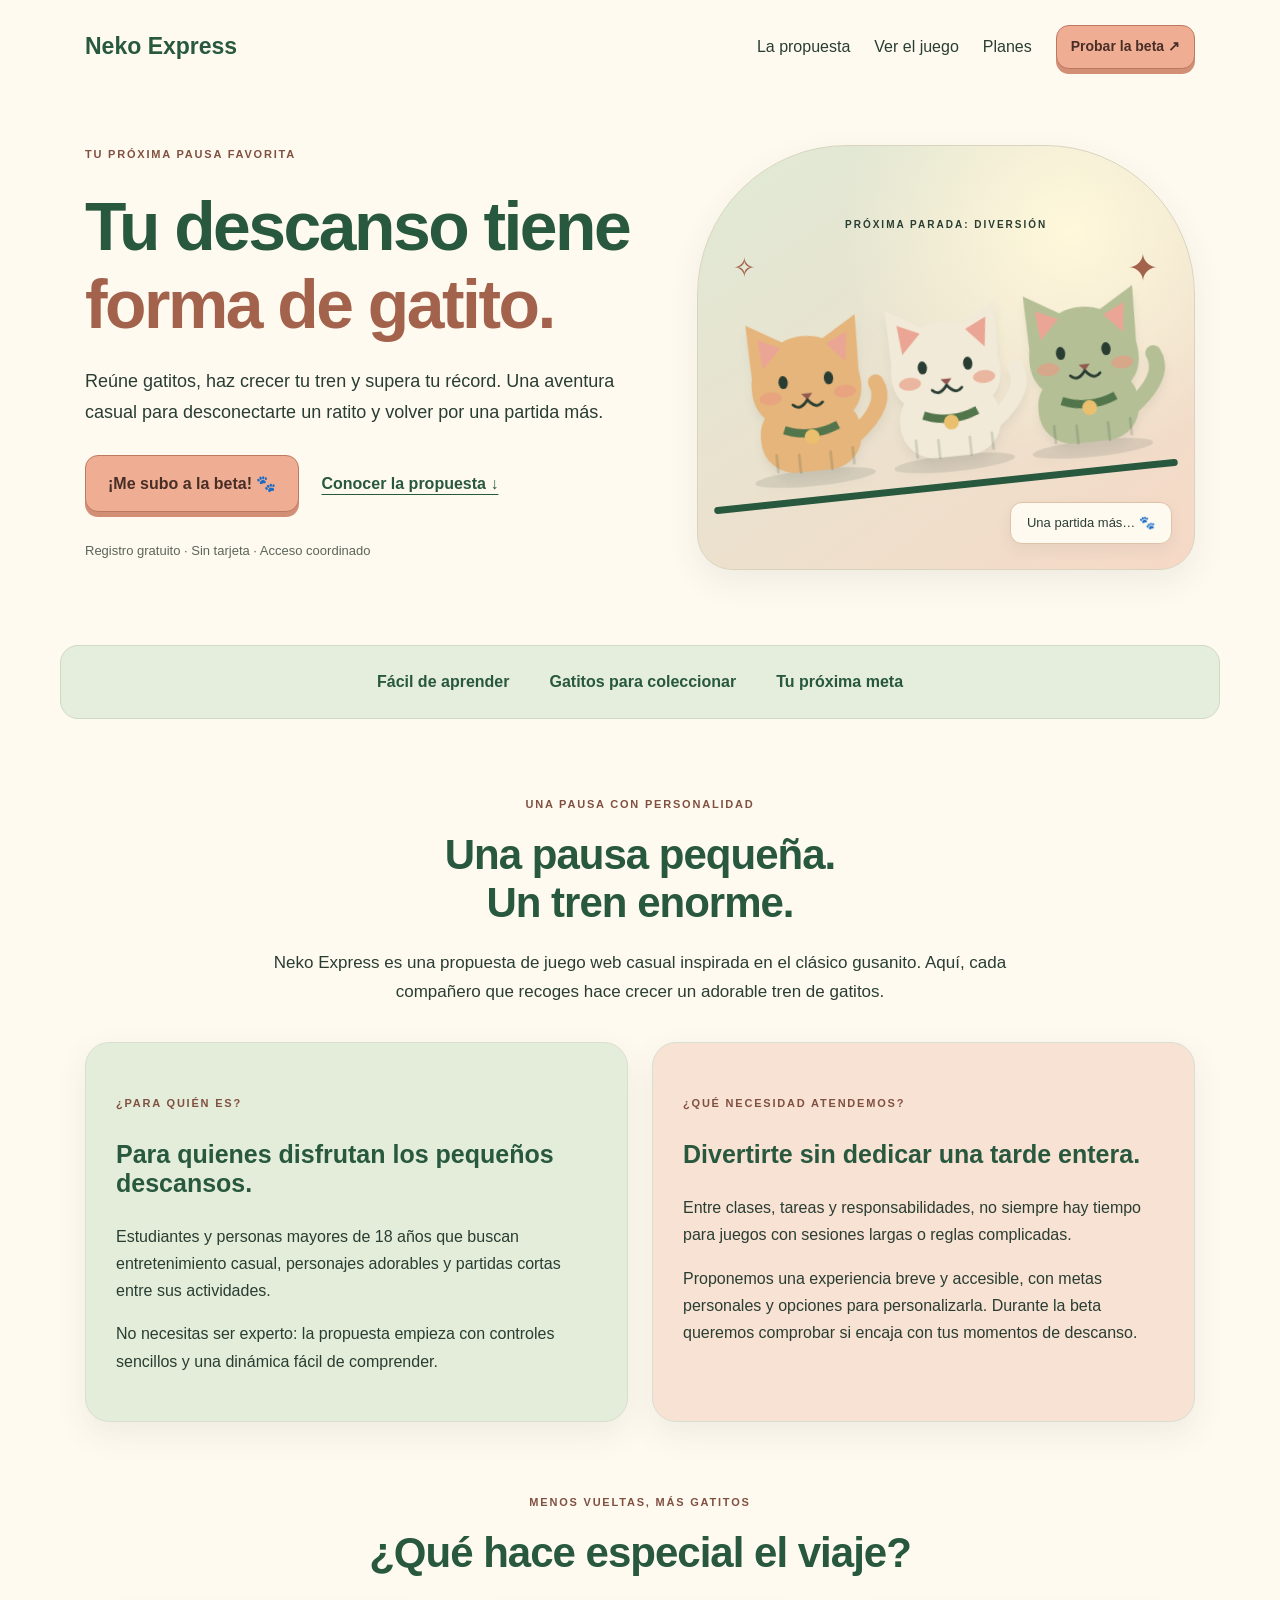
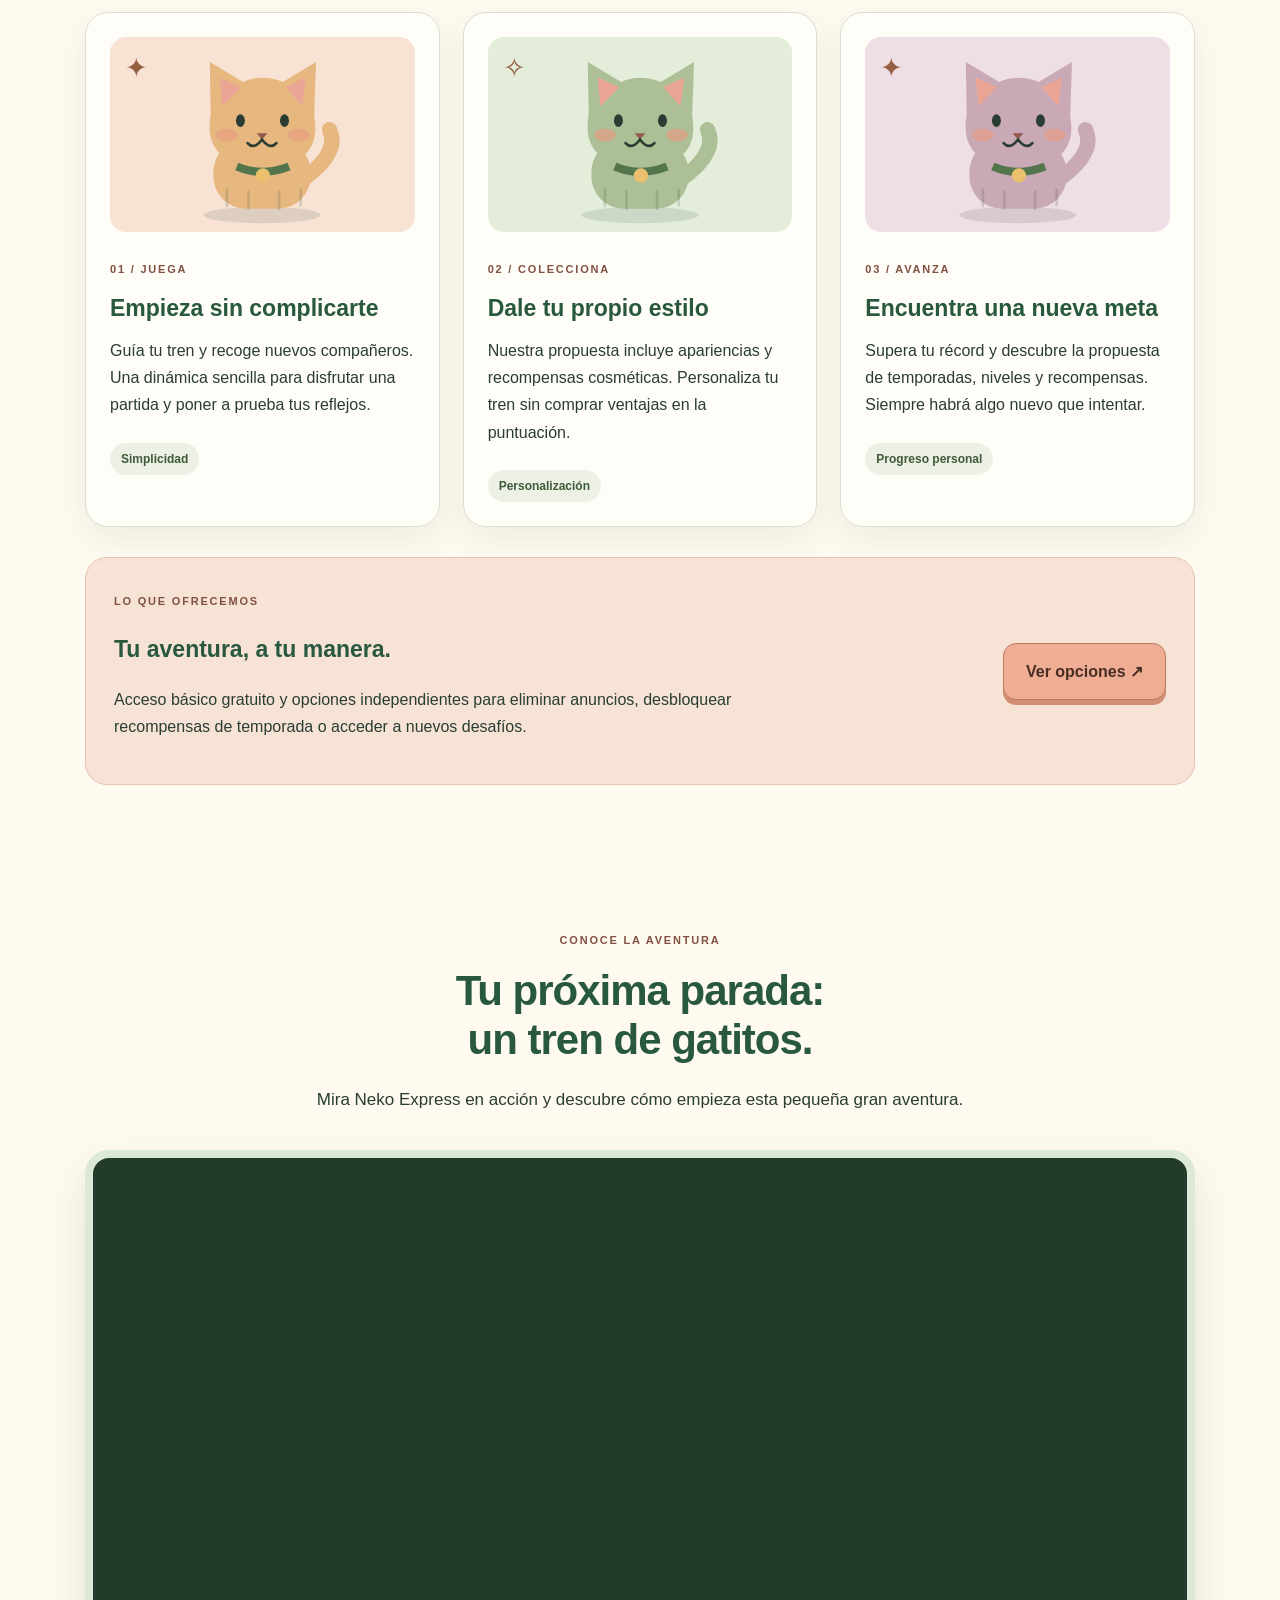
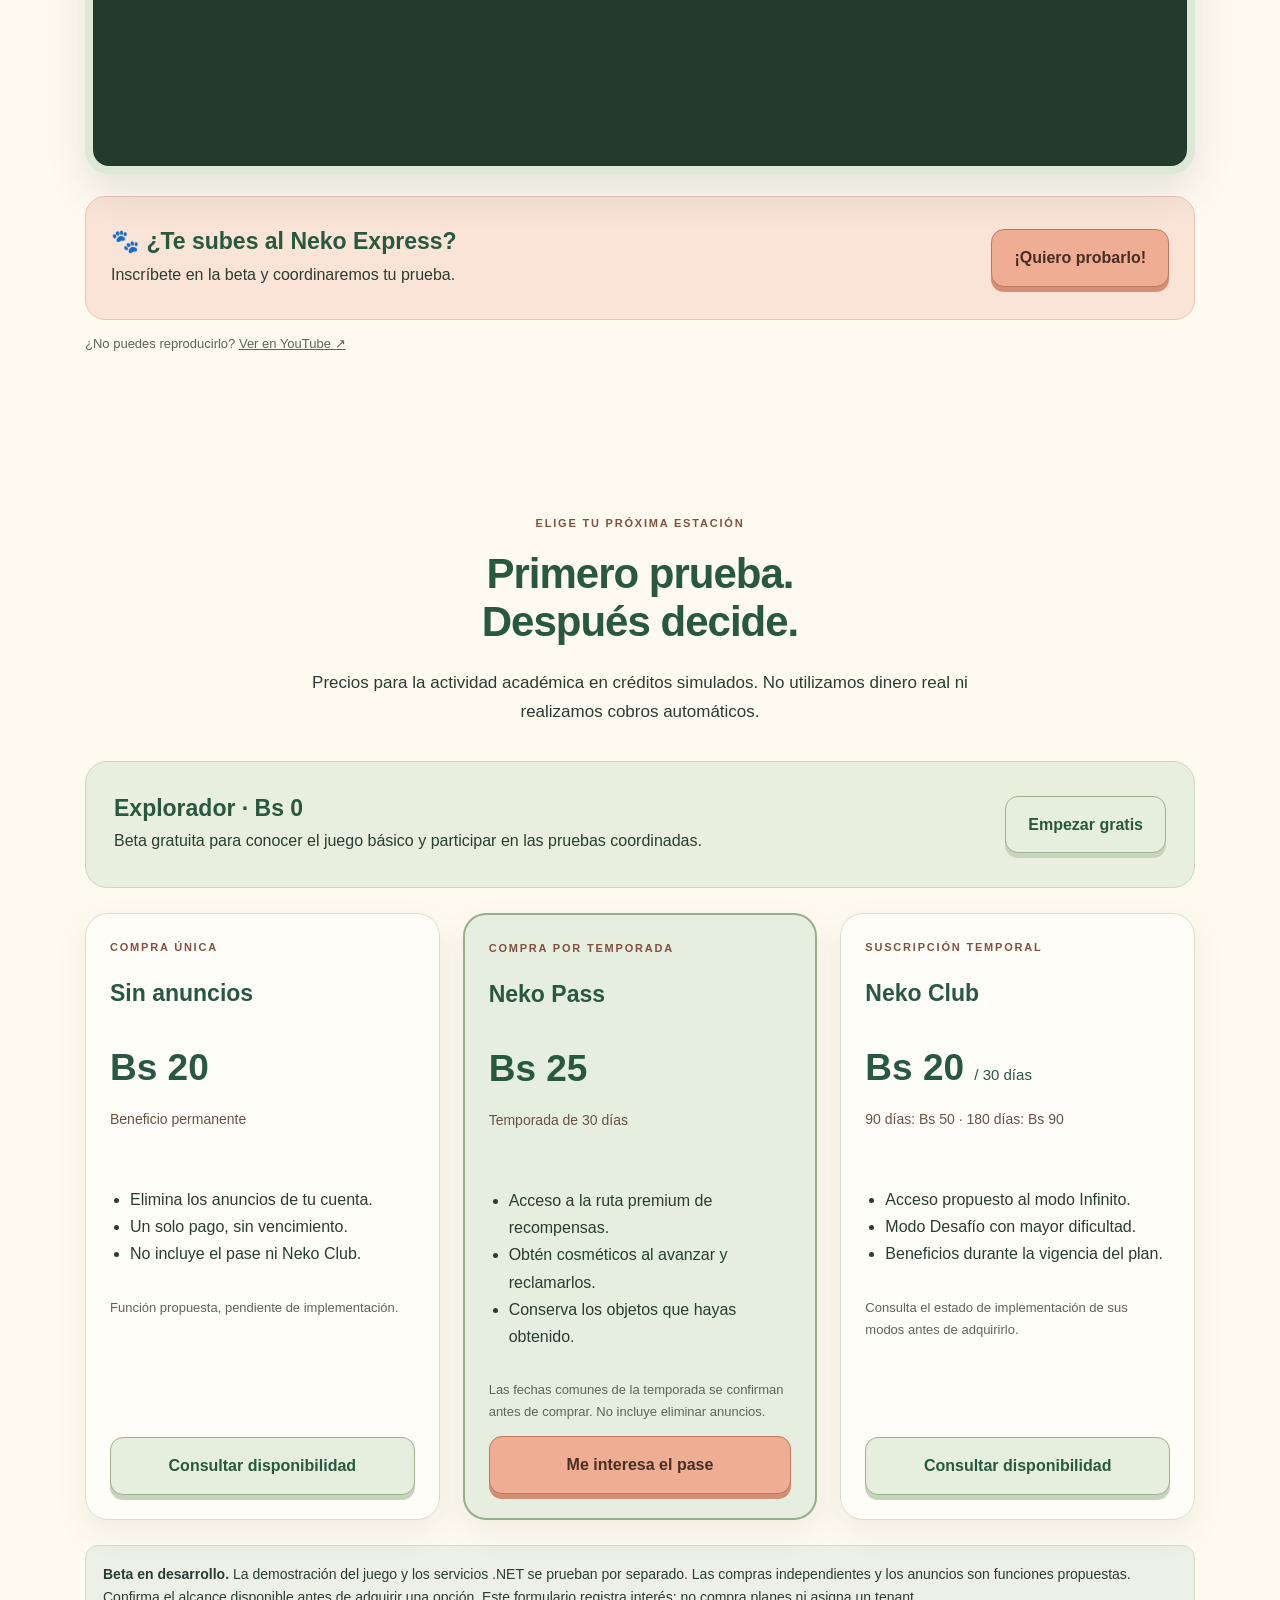
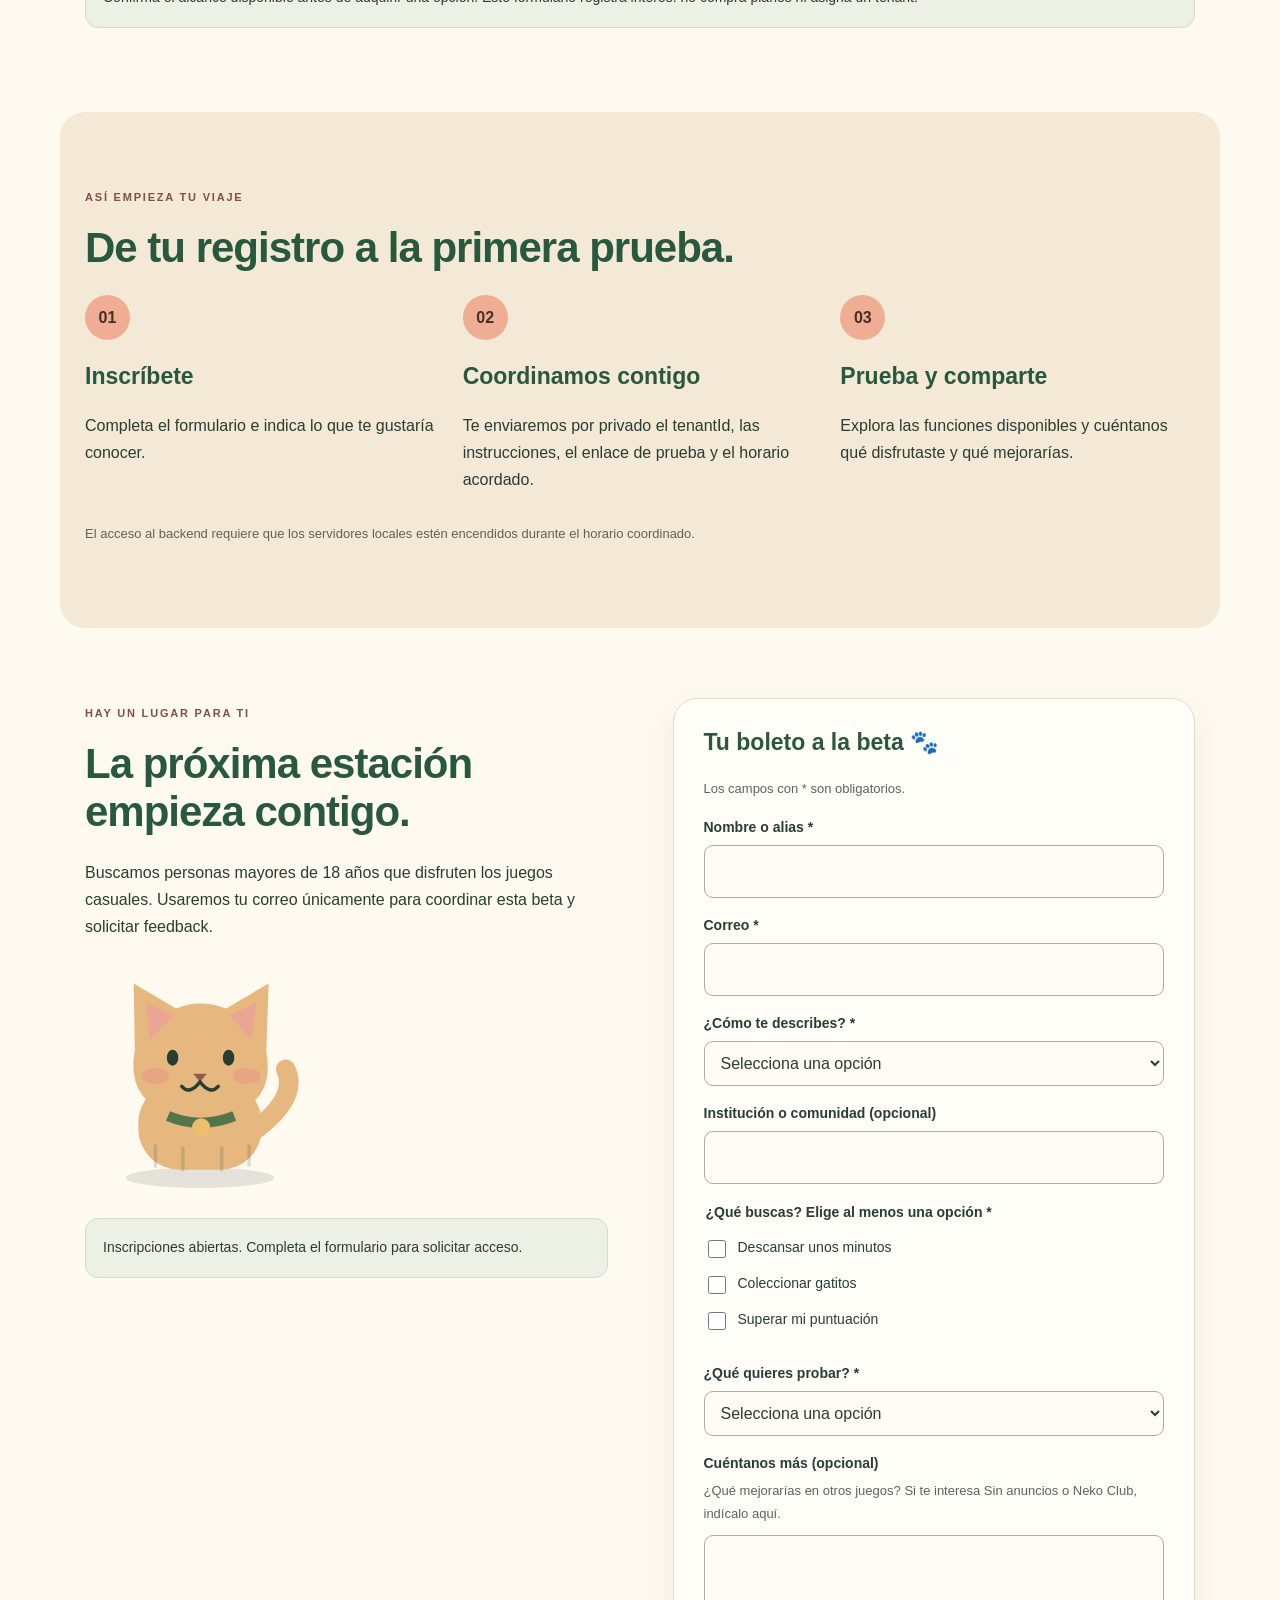
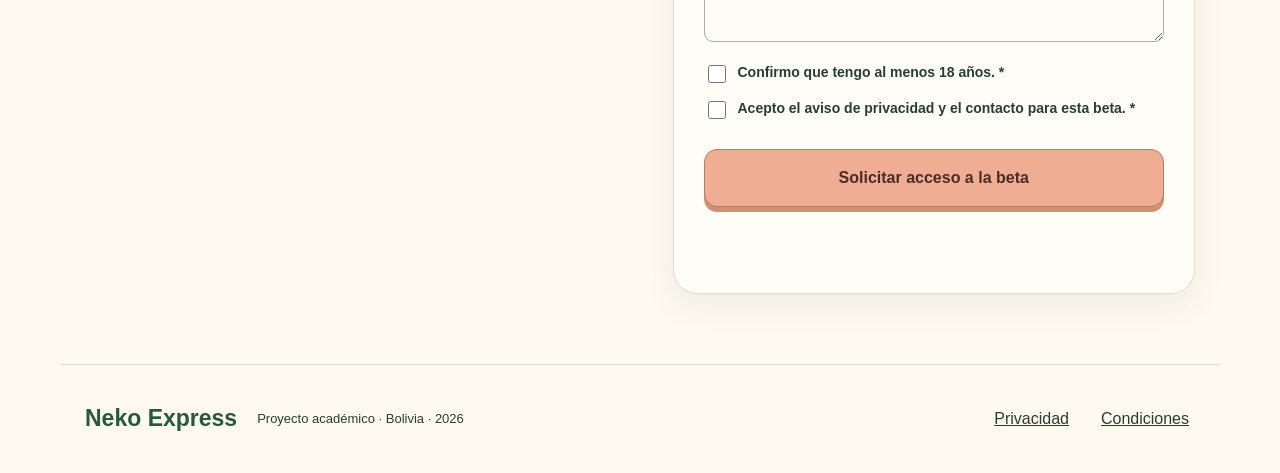
==== commit 02eb9ce3: "Update planes" ====
--- a/nekoexpress/public/index.html
+++ b/nekoexpress/public/index.html
@@ -71,6 +71,7 @@
 
     <nav aria-label="Principal">
       <a href="#como">La propuesta</a>
+      <a href="#video">Ver el juego</a>
       <a href="#planes">Planes</a>
       <a class="button small" href="#beta">Probar la beta ↗</a>
     </nav>
--- a/nekoexpress/public/styles.css
+++ b/nekoexpress/public/styles.css
@@ -816,3 +816,55 @@
     transition: none !important;
   }
 }
+.youtube-frame {
+  position: relative;
+  aspect-ratio: 16 / 9;
+  overflow: hidden;
+  background: #233b2b;
+  border: 8px solid #dce9d6;
+  border-radius: 24px;
+  box-shadow: 0 18px 40px rgba(41, 61, 50, .12);
+}
+
+.youtube-frame iframe {
+  position: absolute;
+  inset: 0;
+  width: 100%;
+  height: 100%;
+  border: 0;
+}
+
+.video-invitation {
+  display: flex;
+  justify-content: space-between;
+  align-items: center;
+  gap: 24px;
+  margin-top: 22px;
+  padding: 25px;
+  background: #fae3d7;
+  border: 1px solid #edc6b5;
+  border-radius: 20px;
+}
+
+.video-invitation h3,
+.video-invitation p {
+  margin: 6px 0;
+}
+
+.video-invitation .button {
+  flex-shrink: 0;
+  text-align: center;
+}
+
+@media (max-width: 650px) {
+  .youtube-frame {
+    border-width: 5px;
+    border-radius: 16px;
+  }
+
+  .video-invitation {
+    flex-direction: column;
+    align-items: stretch;
+    padding: 20px;
+  }
+}
